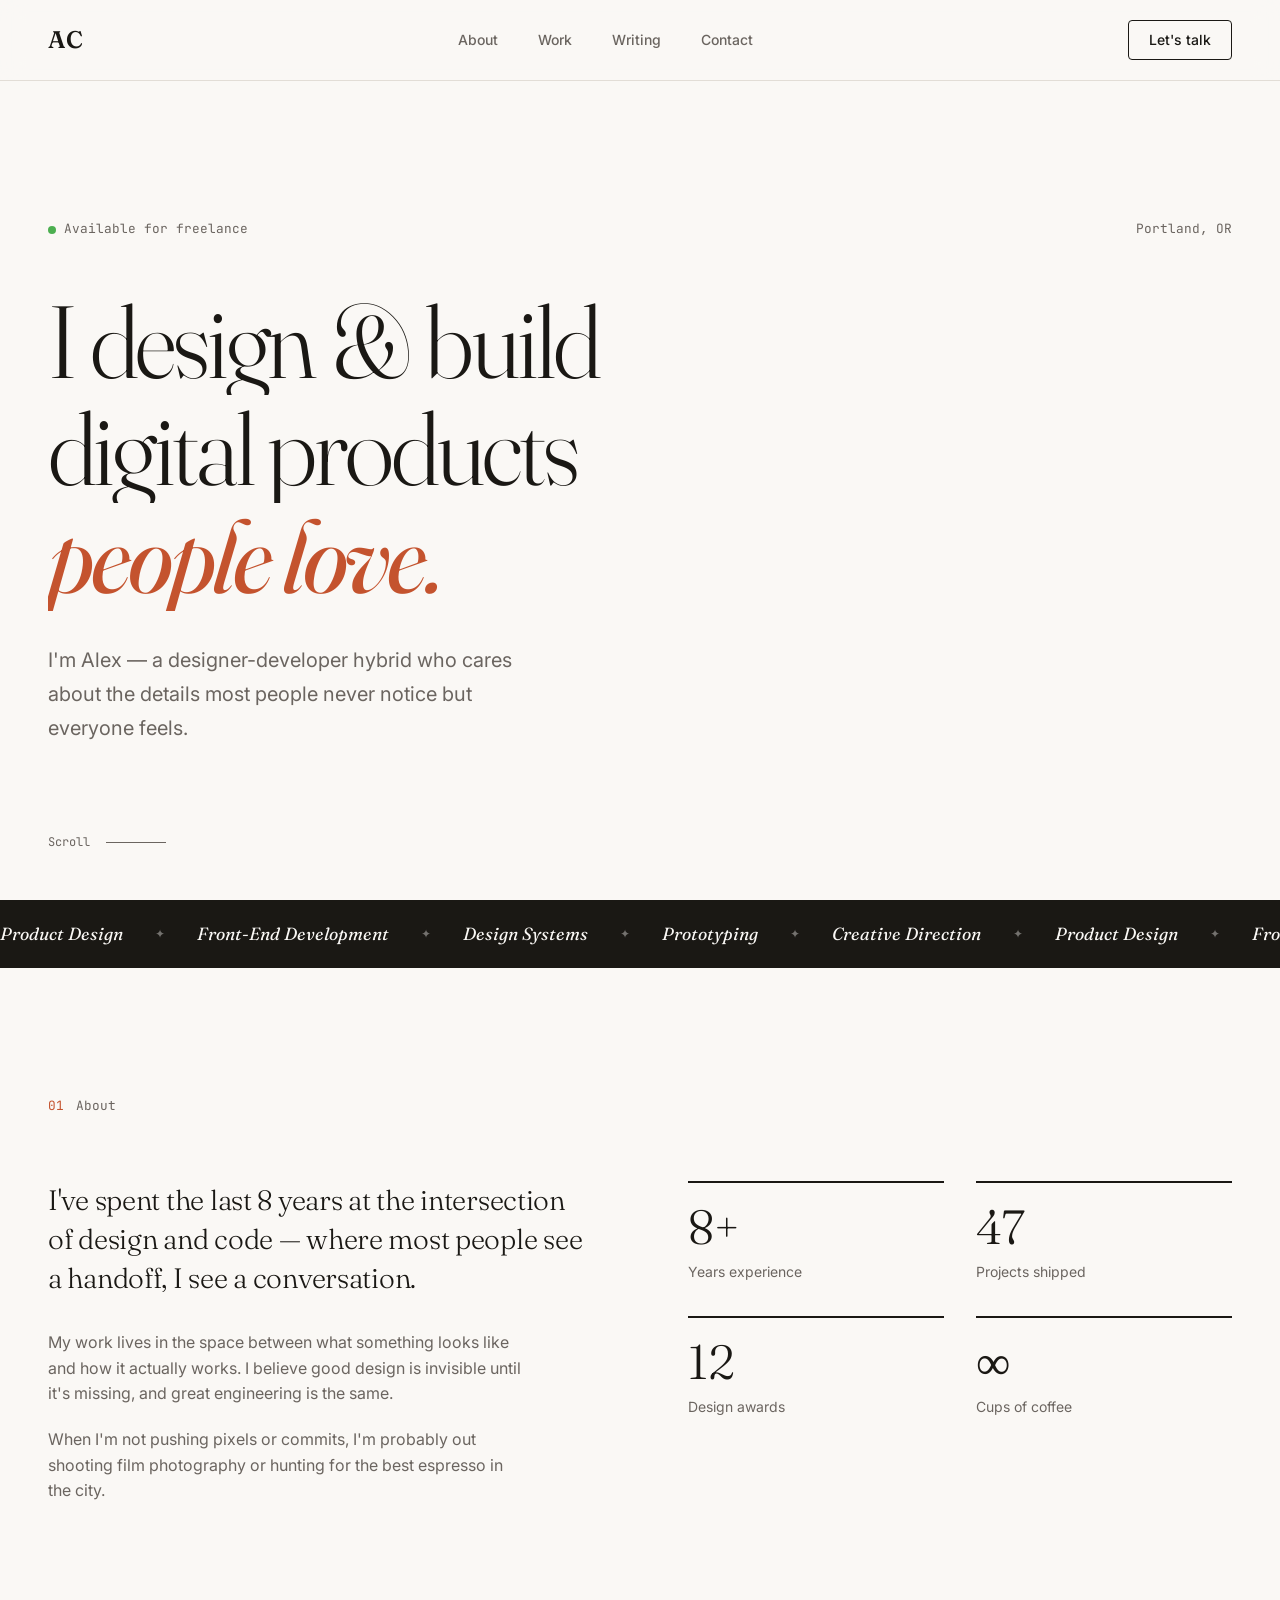
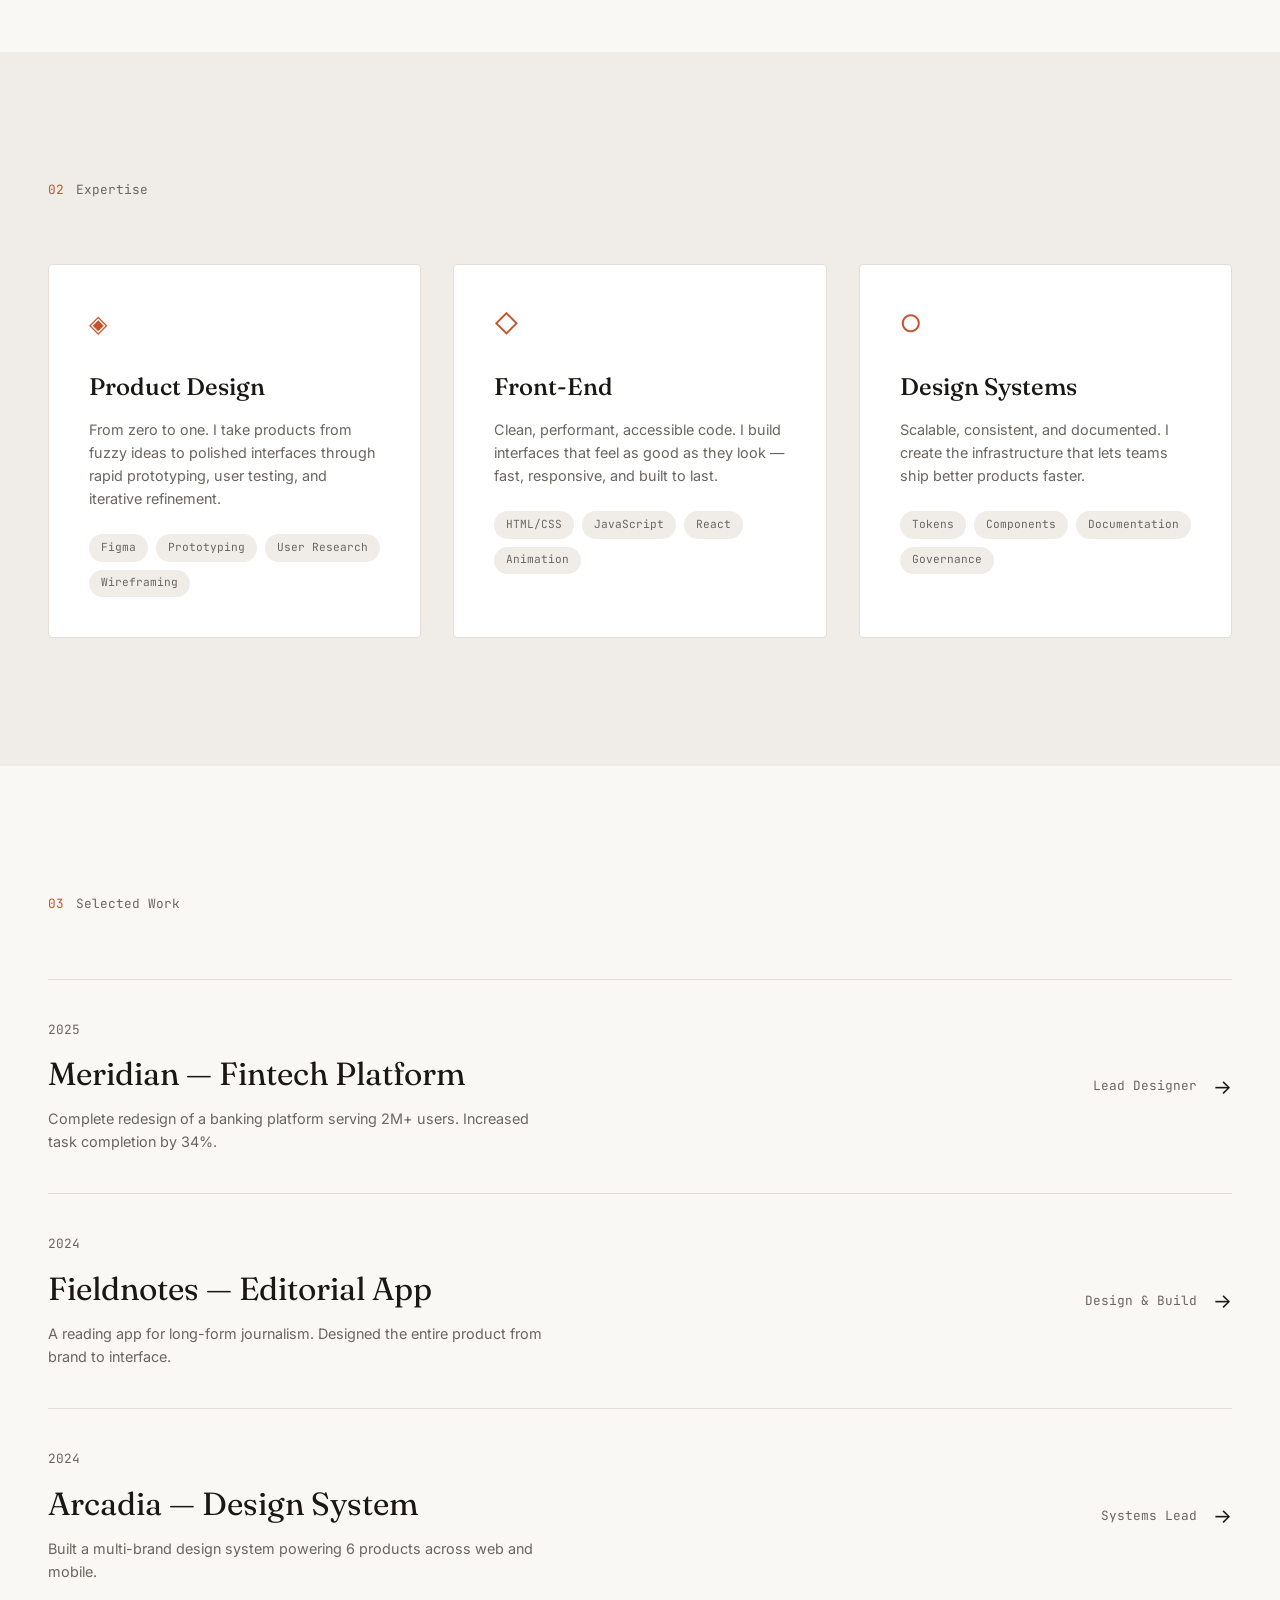
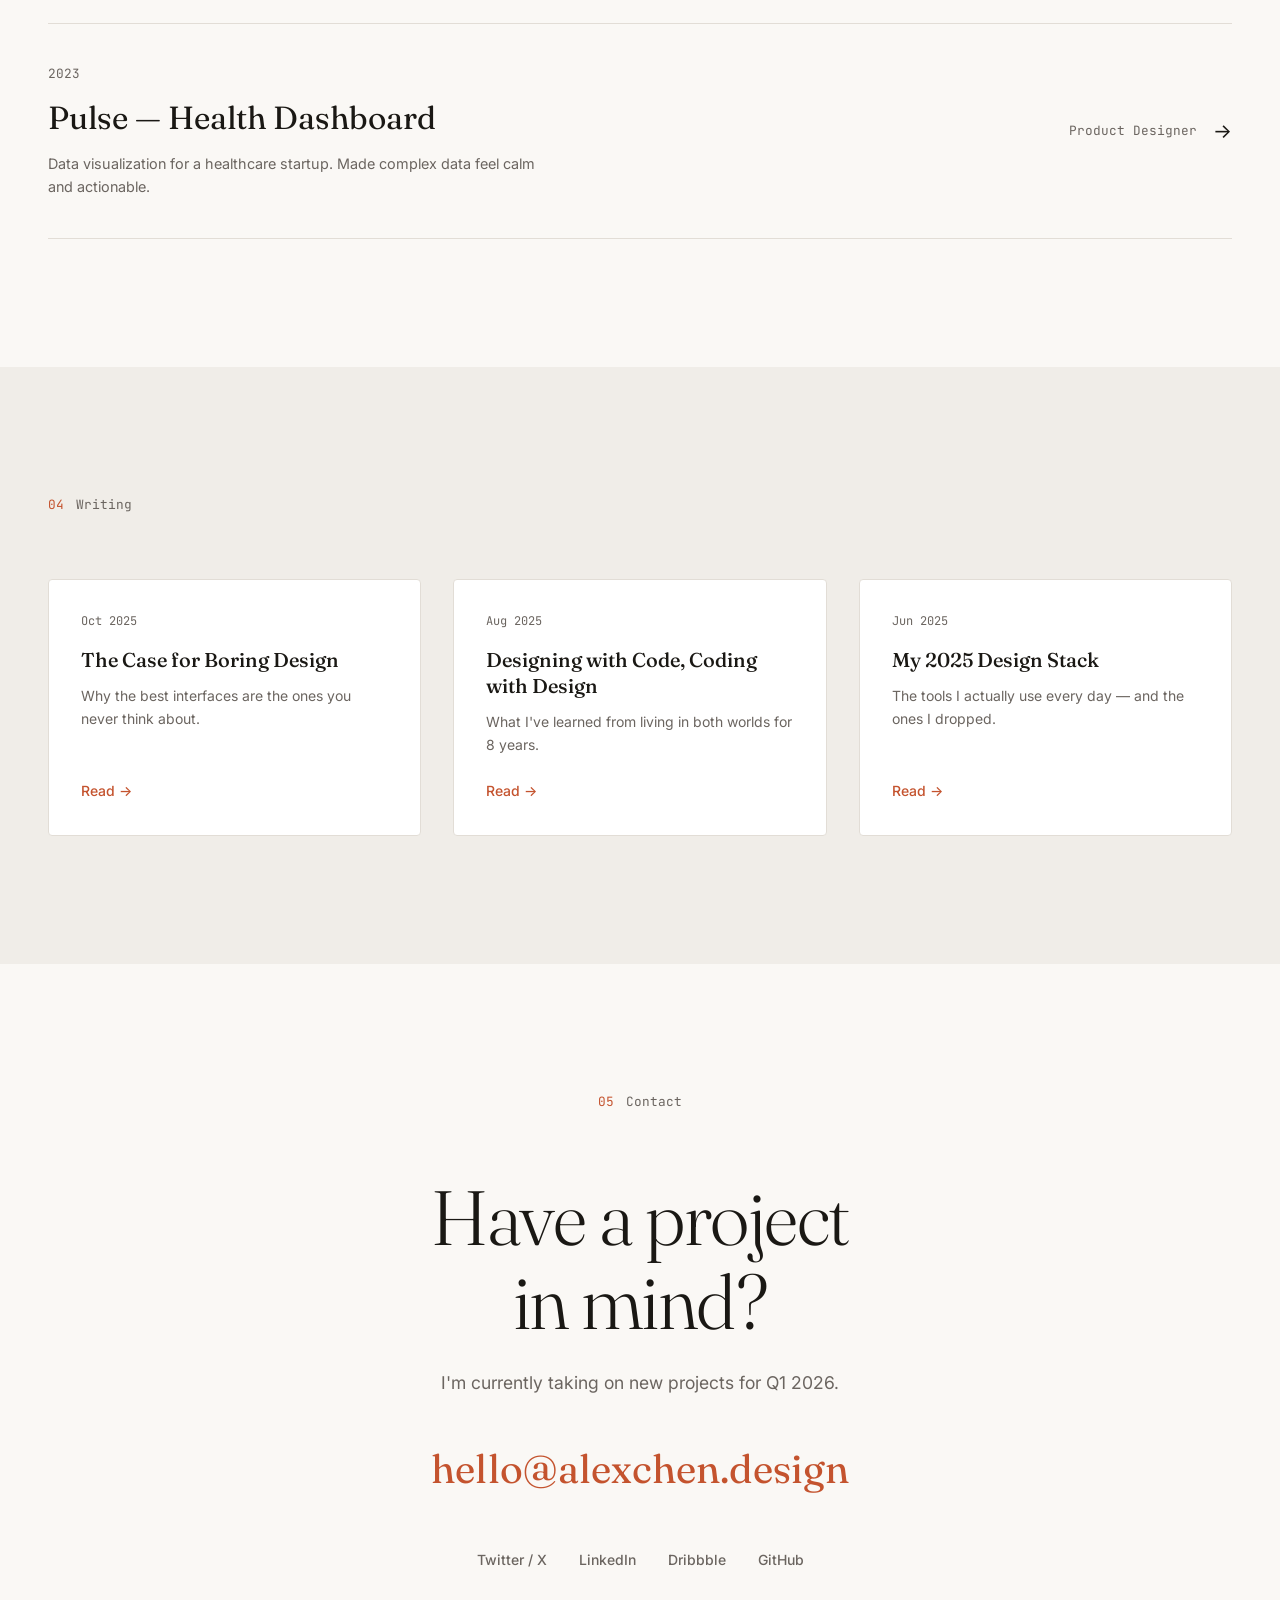
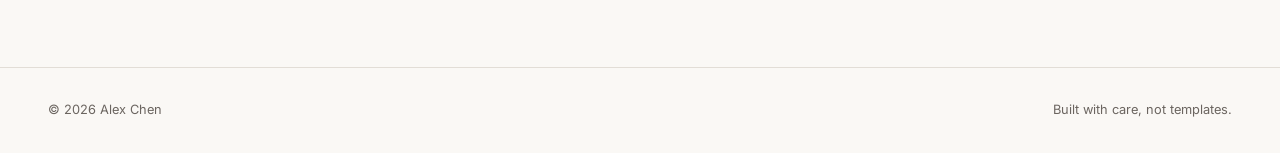
==== index.html @ f9dee4a9 "Initial commit: portfolio site" ====
<!DOCTYPE html>
<html lang="en">
<head>
  <meta charset="UTF-8">
  <meta name="viewport" content="width=device-width, initial-scale=1.0">
  <title>Alex Chen — Designer & Developer</title>
  <link rel="preconnect" href="https://fonts.googleapis.com">
  <link rel="preconnect" href="https://fonts.gstatic.com" crossorigin>
  <link href="https://fonts.googleapis.com/css2?family=Fraunces:ital,opsz,wght@0,9..144,300;0,9..144,400;0,9..144,500;0,9..144,600;1,9..144,300;1,9..144,400&family=Inter:wght@300;400;500;600&family=JetBrains+Mono:wght@400;500&display=swap" rel="stylesheet">
  <link rel="stylesheet" href="styles.css">
</head>
<body>

  <!-- Navigation -->
  <nav class="nav" id="nav">
    <a href="#" class="nav-logo">AC</a>
    <div class="nav-links">
      <a href="#about" class="nav-link">About</a>
      <a href="#work" class="nav-link">Work</a>
      <a href="#writing" class="nav-link">Writing</a>
      <a href="#contact" class="nav-link">Contact</a>
    </div>
    <a href="#contact" class="nav-cta">Let's talk</a>
  </nav>

  <!-- Hero -->
  <header class="hero">
    <div class="hero-meta">
      <span class="hero-status"><span class="status-dot"></span>Available for freelance</span>
      <span class="hero-location">Portland, OR</span>
    </div>
    <h1 class="hero-title">
      <span class="line">I design & build</span>
      <span class="line">digital products</span>
      <span class="line"><em>people love.</em></span>
    </h1>
    <p class="hero-sub">I'm Alex — a designer-developer hybrid who cares about the details most people never notice but everyone feels.</p>
    <div class="hero-scroll">
      <span>Scroll</span>
      <div class="scroll-line"></div>
    </div>
  </header>

  <!-- Marquee -->
  <div class="marquee" aria-hidden="true">
    <div class="marquee-track">
      <span>Product Design</span><span class="sep">✦</span>
      <span>Front-End Development</span><span class="sep">✦</span>
      <span>Design Systems</span><span class="sep">✦</span>
      <span>Prototyping</span><span class="sep">✦</span>
      <span>Creative Direction</span><span class="sep">✦</span>
      <span>Product Design</span><span class="sep">✦</span>
      <span>Front-End Development</span><span class="sep">✦</span>
      <span>Design Systems</span><span class="sep">✦</span>
      <span>Prototyping</span><span class="sep">✦</span>
      <span>Creative Direction</span><span class="sep">✦</span>
    </div>
  </div>

  <!-- About -->
  <section class="section" id="about">
    <div class="section-label"><span class="label-num">01</span> About</div>
    <div class="about-grid">
      <div class="about-text">
        <p class="about-lead">I've spent the last 8 years at the intersection of design and code — where most people see a handoff, I see a conversation.</p>
        <p>My work lives in the space between what something looks like and how it actually works. I believe good design is invisible until it's missing, and great engineering is the same.</p>
        <p>When I'm not pushing pixels or commits, I'm probably out shooting film photography or hunting for the best espresso in the city.</p>
      </div>
      <div class="about-facts">
        <div class="fact">
          <span class="fact-num">8+</span>
          <span class="fact-label">Years experience</span>
        </div>
        <div class="fact">
          <span class="fact-num">47</span>
          <span class="fact-label">Projects shipped</span>
        </div>
        <div class="fact">
          <span class="fact-num">12</span>
          <span class="fact-label">Design awards</span>
        </div>
        <div class="fact">
          <span class="fact-num">∞</span>
          <span class="fact-label">Cups of coffee</span>
        </div>
      </div>
    </div>
  </section>

  <!-- Skills -->
  <section class="section section-alt" id="skills">
    <div class="section-label"><span class="label-num">02</span> Expertise</div>
    <div class="skills-grid">
      <div class="skill-card">
        <div class="skill-icon">◈</div>
        <h3>Product Design</h3>
        <p>From zero to one. I take products from fuzzy ideas to polished interfaces through rapid prototyping, user testing, and iterative refinement.</p>
        <ul class="skill-tags">
          <li>Figma</li><li>Prototyping</li><li>User Research</li><li>Wireframing</li>
        </ul>
      </div>
      <div class="skill-card">
        <div class="skill-icon">◇</div>
        <h3>Front-End</h3>
        <p>Clean, performant, accessible code. I build interfaces that feel as good as they look — fast, responsive, and built to last.</p>
        <ul class="skill-tags">
          <li>HTML/CSS</li><li>JavaScript</li><li>React</li><li>Animation</li>
        </ul>
      </div>
      <div class="skill-card">
        <div class="skill-icon">○</div>
        <h3>Design Systems</h3>
        <p>Scalable, consistent, and documented. I create the infrastructure that lets teams ship better products faster.</p>
        <ul class="skill-tags">
          <li>Tokens</li><li>Components</li><li>Documentation</li><li>Governance</li>
        </ul>
      </div>
    </div>
  </section>

  <!-- Work -->
  <section class="section" id="work">
    <div class="section-label"><span class="label-num">03</span> Selected Work</div>
    <div class="work-list">
      <a href="#" class="work-item">
        <div class="work-info">
          <span class="work-year">2025</span>
          <h3 class="work-title">Meridian — Fintech Platform</h3>
          <p class="work-desc">Complete redesign of a banking platform serving 2M+ users. Increased task completion by 34%.</p>
        </div>
        <div class="work-meta">
          <span class="work-role">Lead Designer</span>
          <span class="work-arrow">→</span>
        </div>
      </a>
      <a href="#" class="work-item">
        <div class="work-info">
          <span class="work-year">2024</span>
          <h3 class="work-title">Fieldnotes — Editorial App</h3>
          <p class="work-desc">A reading app for long-form journalism. Designed the entire product from brand to interface.</p>
        </div>
        <div class="work-meta">
          <span class="work-role">Design & Build</span>
          <span class="work-arrow">→</span>
        </div>
      </a>
      <a href="#" class="work-item">
        <div class="work-info">
          <span class="work-year">2024</span>
          <h3 class="work-title">Arcadia — Design System</h3>
          <p class="work-desc">Built a multi-brand design system powering 6 products across web and mobile.</p>
        </div>
        <div class="work-meta">
          <span class="work-role">Systems Lead</span>
          <span class="work-arrow">→</span>
        </div>
      </a>
      <a href="#" class="work-item">
        <div class="work-info">
          <span class="work-year">2023</span>
          <h3 class="work-title">Pulse — Health Dashboard</h3>
          <p class="work-desc">Data visualization for a healthcare startup. Made complex data feel calm and actionable.</p>
        </div>
        <div class="work-meta">
          <span class="work-role">Product Designer</span>
          <span class="work-arrow">→</span>
        </div>
      </a>
    </div>
  </section>

  <!-- Writing -->
  <section class="section section-alt" id="writing">
    <div class="section-label"><span class="label-num">04</span> Writing</div>
    <div class="writing-grid">
      <a href="#" class="writing-card">
        <span class="writing-date">Oct 2025</span>
        <h3>The Case for Boring Design</h3>
        <p>Why the best interfaces are the ones you never think about.</p>
        <span class="writing-read">Read →</span>
      </a>
      <a href="#" class="writing-card">
        <span class="writing-date">Aug 2025</span>
        <h3>Designing with Code, Coding with Design</h3>
        <p>What I've learned from living in both worlds for 8 years.</p>
        <span class="writing-read">Read →</span>
      </a>
      <a href="#" class="writing-card">
        <span class="writing-date">Jun 2025</span>
        <h3>My 2025 Design Stack</h3>
        <p>The tools I actually use every day — and the ones I dropped.</p>
        <span class="writing-read">Read →</span>
      </a>
    </div>
  </section>

  <!-- Contact -->
  <section class="section contact" id="contact">
    <div class="section-label"><span class="label-num">05</span> Contact</div>
    <h2 class="contact-title">Have a project<br>in mind?</h2>
    <p class="contact-sub">I'm currently taking on new projects for Q1 2026.</p>
    <a href="mailto:hello@alexchen.design" class="contact-email">hello@alexchen.design</a>
    <div class="contact-socials">
      <a href="#" class="social-link">Twitter / X</a>
      <a href="#" class="social-link">LinkedIn</a>
      <a href="#" class="social-link">Dribbble</a>
      <a href="#" class="social-link">GitHub</a>
    </div>
  </section>

  <!-- Footer -->
  <footer class="footer">
    <span>© 2025 Alex Chen</span>
    <span>Built with care, not templates.</span>
  </footer>

  <script src="script.js"></script>
</body>
</html>
---- styles.css ----
/* ============================================
   Alex Chen — Personal Profile
   Editorial / Minimal / Warm
   ============================================ */

:root {
  --bg: #FAF8F5;
  --bg-alt: #F0EDE8;
  --ink: #1A1814;
  --ink-light: #6B6560;
  --accent: #C4532E;
  --accent-hover: #A8431F;
  --line: #E2DDD6;
  --white: #FFFFFF;
  --radius: 4px;
  --font-serif: 'Fraunces', Georgia, serif;
  --font-sans: 'Inter', -apple-system, sans-serif;
  --font-mono: 'JetBrains Mono', monospace;
  --ease: cubic-bezier(0.25, 0.46, 0.45, 0.94);
}

*, *::before, *::after {
  margin: 0;
  padding: 0;
  box-sizing: border-box;
}

html {
  scroll-behavior: smooth;
  font-size: 16px;
}

body {
  font-family: var(--font-sans);
  background: var(--bg);
  color: var(--ink);
  line-height: 1.6;
  -webkit-font-smoothing: antialiased;
  overflow-x: hidden;
}

::selection {
  background: var(--accent);
  color: var(--white);
}

a {
  color: inherit;
  text-decoration: none;
}

/* ---------- Navigation ---------- */
.nav {
  position: fixed;
  top: 0;
  left: 0;
  right: 0;
  z-index: 100;
  display: flex;
  align-items: center;
  justify-content: space-between;
  padding: 1.25rem 3rem;
  background: rgba(250, 248, 245, 0.85);
  backdrop-filter: blur(12px);
  -webkit-backdrop-filter: blur(12px);
  border-bottom: 1px solid var(--line);
  transition: transform 0.4s var(--ease);
}

.nav.hidden {
  transform: translateY(-100%);
}

.nav-logo {
  font-family: var(--font-serif);
  font-size: 1.5rem;
  font-weight: 600;
  letter-spacing: -0.02em;
}

.nav-links {
  display: flex;
  gap: 2.5rem;
}

.nav-link {
  font-size: 0.875rem;
  font-weight: 500;
  color: var(--ink-light);
  transition: color 0.2s;
  position: relative;
}

.nav-link::after {
  content: '';
  position: absolute;
  bottom: -2px;
  left: 0;
  width: 0;
  height: 1px;
  background: var(--accent);
  transition: width 0.3s var(--ease);
}

.nav-link:hover {
  color: var(--ink);
}

.nav-link:hover::after {
  width: 100%;
}

.nav-cta {
  font-size: 0.875rem;
  font-weight: 500;
  padding: 0.5rem 1.25rem;
  border: 1px solid var(--ink);
  border-radius: var(--radius);
  transition: all 0.25s var(--ease);
}

.nav-cta:hover {
  background: var(--ink);
  color: var(--bg);
}

/* ---------- Hero ---------- */
.hero {
  min-height: 100vh;
  display: flex;
  flex-direction: column;
  justify-content: center;
  padding: 8rem 3rem 4rem;
  position: relative;
}

.hero-meta {
  display: flex;
  justify-content: space-between;
  align-items: center;
  margin-bottom: 3rem;
  font-family: var(--font-mono);
  font-size: 0.8rem;
  color: var(--ink-light);
}

.hero-status {
  display: flex;
  align-items: center;
  gap: 0.5rem;
}

.status-dot {
  width: 8px;
  height: 8px;
  background: #4CAF50;
  border-radius: 50%;
  animation: pulse 2s infinite;
}

@keyframes pulse {
  0%, 100% { opacity: 1; }
  50% { opacity: 0.4; }
}

.hero-title {
  font-family: var(--font-serif);
  font-size: clamp(3rem, 8vw, 7rem);
  font-weight: 300;
  line-height: 1.05;
  letter-spacing: -0.03em;
  margin-bottom: 2rem;
}

.hero-title .line {
  display: block;
  overflow: hidden;
}

.hero-title .line span,
.hero-title .line {
  animation: revealUp 0.8s var(--ease) both;
}

.hero-title .line:nth-child(1) { animation-delay: 0.1s; }
.hero-title .line:nth-child(2) { animation-delay: 0.2s; }
.hero-title .line:nth-child(3) { animation-delay: 0.3s; }

.hero-title em {
  font-style: italic;
  font-weight: 400;
  color: var(--accent);
}

@keyframes revealUp {
  from {
    opacity: 0;
    transform: translateY(100%);
  }
  to {
    opacity: 1;
    transform: translateY(0);
  }
}

.hero-sub {
  font-size: 1.25rem;
  color: var(--ink-light);
  max-width: 480px;
  line-height: 1.7;
  animation: fadeIn 0.8s var(--ease) 0.5s both;
}

@keyframes fadeIn {
  from { opacity: 0; transform: translateY(20px); }
  to { opacity: 1; transform: translateY(0); }
}

.hero-scroll {
  position: absolute;
  bottom: 3rem;
  left: 3rem;
  display: flex;
  align-items: center;
  gap: 1rem;
  font-family: var(--font-mono);
  font-size: 0.75rem;
  color: var(--ink-light);
  animation: fadeIn 0.8s var(--ease) 0.8s both;
}

.scroll-line {
  width: 60px;
  height: 1px;
  background: var(--ink-light);
  position: relative;
  overflow: hidden;
}

.scroll-line::after {
  content: '';
  position: absolute;
  top: 0;
  left: -100%;
  width: 100%;
  height: 100%;
  background: var(--accent);
  animation: scrollLine 2s var(--ease) infinite;
}

@keyframes scrollLine {
  0% { left: -100%; }
  100% { left: 100%; }
}

/* ---------- Marquee ---------- */
.marquee {
  background: var(--ink);
  color: var(--bg);
  padding: 1.25rem 0;
  overflow: hidden;
  white-space: nowrap;
}

.marquee-track {
  display: inline-flex;
  align-items: center;
  gap: 2rem;
  animation: marquee 30s linear infinite;
  font-family: var(--font-serif);
  font-size: 1.1rem;
  font-style: italic;
}

.marquee-track .sep {
  font-size: 0.75rem;
  opacity: 0.4;
  font-style: normal;
}

@keyframes marquee {
  from { transform: translateX(0); }
  to { transform: translateX(-50%); }
}

/* ---------- Sections ---------- */
.section {
  padding: 8rem 3rem;
  max-width: 1400px;
  margin: 0 auto;
}

.section-alt {
  max-width: none;
  background: var(--bg-alt);
}

.section-alt > * {
  max-width: 1400px;
  margin-left: auto;
  margin-right: auto;
}

.section-label {
  font-family: var(--font-mono);
  font-size: 0.8rem;
  color: var(--ink-light);
  margin-bottom: 4rem;
  display: flex;
  align-items: center;
  gap: 0.75rem;
}

.label-num {
  color: var(--accent);
}

/* ---------- About ---------- */
.about-grid {
  display: grid;
  grid-template-columns: 1fr 1fr;
  gap: 6rem;
  align-items: start;
}

.about-lead {
  font-family: var(--font-serif);
  font-size: 1.75rem;
  font-weight: 300;
  line-height: 1.4;
  margin-bottom: 2rem;
  letter-spacing: -0.01em;
}

.about-text p:not(.about-lead) {
  color: var(--ink-light);
  margin-bottom: 1.25rem;
  max-width: 480px;
}

.about-facts {
  display: grid;
  grid-template-columns: 1fr 1fr;
  gap: 2rem;
}

.fact {
  border-top: 2px solid var(--ink);
  padding-top: 1.25rem;
}

.fact-num {
  font-family: var(--font-serif);
  font-size: 3rem;
  font-weight: 300;
  display: block;
  line-height: 1;
  margin-bottom: 0.5rem;
}

.fact-label {
  font-size: 0.875rem;
  color: var(--ink-light);
}

/* ---------- Skills ---------- */
.skills-grid {
  display: grid;
  grid-template-columns: repeat(3, 1fr);
  gap: 2rem;
}

.skill-card {
  background: var(--white);
  border: 1px solid var(--line);
  border-radius: var(--radius);
  padding: 2.5rem;
  transition: all 0.3s var(--ease);
}

.skill-card:hover {
  transform: translateY(-4px);
  box-shadow: 0 12px 40px rgba(0,0,0,0.06);
  border-color: var(--ink);
}

.skill-icon {
  font-size: 1.5rem;
  color: var(--accent);
  margin-bottom: 1.5rem;
}

.skill-card h3 {
  font-family: var(--font-serif);
  font-size: 1.5rem;
  font-weight: 500;
  margin-bottom: 0.75rem;
}

.skill-card p {
  font-size: 0.9rem;
  color: var(--ink-light);
  margin-bottom: 1.5rem;
  line-height: 1.6;
}

.skill-tags {
  list-style: none;
  display: flex;
  flex-wrap: wrap;
  gap: 0.5rem;
}

.skill-tags li {
  font-family: var(--font-mono);
  font-size: 0.7rem;
  padding: 0.3rem 0.75rem;
  background: var(--bg-alt);
  border-radius: 20px;
  color: var(--ink-light);
}

/* ---------- Work ---------- */
.work-list {
  border-top: 1px solid var(--line);
}

.work-item {
  display: flex;
  justify-content: space-between;
  align-items: center;
  padding: 2.5rem 0;
  border-bottom: 1px solid var(--line);
  transition: all 0.3s var(--ease);
  position: relative;
}

.work-item::before {
  content: '';
  position: absolute;
  left: 0;
  top: 0;
  width: 0;
  height: 100%;
  background: var(--bg-alt);
  transition: width 0.4s var(--ease);
  z-index: -1;
}

.work-item:hover::before {
  width: 100%;
}

.work-item:hover {
  padding-left: 1.5rem;
}

.work-year {
  font-family: var(--font-mono);
  font-size: 0.8rem;
  color: var(--ink-light);
  display: block;
  margin-bottom: 0.5rem;
}

.work-title {
  font-family: var(--font-serif);
  font-size: 2rem;
  font-weight: 400;
  margin-bottom: 0.5rem;
  transition: color 0.2s;
}

.work-item:hover .work-title {
  color: var(--accent);
}

.work-desc {
  font-size: 0.9rem;
  color: var(--ink-light);
  max-width: 500px;
}

.work-meta {
  display: flex;
  align-items: center;
  gap: 1rem;
  flex-shrink: 0;
}

.work-role {
  font-family: var(--font-mono);
  font-size: 0.8rem;
  color: var(--ink-light);
}

.work-arrow {
  font-size: 1.25rem;
  transition: transform 0.3s var(--ease);
}

.work-item:hover .work-arrow {
  transform: translateX(8px);
}

/* ---------- Writing ---------- */
.writing-grid {
  display: grid;
  grid-template-columns: repeat(3, 1fr);
  gap: 2rem;
}

.writing-card {
  background: var(--white);
  border: 1px solid var(--line);
  border-radius: var(--radius);
  padding: 2rem;
  display: flex;
  flex-direction: column;
  transition: all 0.3s var(--ease);
}

.writing-card:hover {
  transform: translateY(-4px);
  box-shadow: 0 12px 40px rgba(0,0,0,0.06);
}

.writing-date {
  font-family: var(--font-mono);
  font-size: 0.75rem;
  color: var(--ink-light);
  margin-bottom: 1rem;
}

.writing-card h3 {
  font-family: var(--font-serif);
  font-size: 1.25rem;
  font-weight: 500;
  line-height: 1.3;
  margin-bottom: 0.75rem;
}

.writing-card p {
  font-size: 0.875rem;
  color: var(--ink-light);
  margin-bottom: 1.5rem;
  flex: 1;
}

.writing-read {
  font-size: 0.875rem;
  font-weight: 500;
  color: var(--accent);
}

/* ---------- Contact ---------- */
.contact {
  text-align: center;
  padding-bottom: 6rem;
}

.contact .section-label {
  justify-content: center;
}

.contact-title {
  font-family: var(--font-serif);
  font-size: clamp(2.5rem, 6vw, 5rem);
  font-weight: 300;
  line-height: 1.1;
  letter-spacing: -0.02em;
  margin-bottom: 1.5rem;
}

.contact-sub {
  font-size: 1.1rem;
  color: var(--ink-light);
  margin-bottom: 2.5rem;
}

.contact-email {
  font-family: var(--font-serif);
  font-size: clamp(1.5rem, 4vw, 2.5rem);
  font-weight: 400;
  color: var(--accent);
  display: inline-block;
  margin-bottom: 3rem;
  position: relative;
  transition: color 0.2s;
}

.contact-email::after {
  content: '';
  position: absolute;
  bottom: -4px;
  left: 0;
  width: 100%;
  height: 2px;
  background: var(--accent);
  transform: scaleX(0);
  transform-origin: right;
  transition: transform 0.4s var(--ease);
}

.contact-email:hover::after {
  transform: scaleX(1);
  transform-origin: left;
}

.contact-socials {
  display: flex;
  justify-content: center;
  gap: 2rem;
}

.social-link {
  font-size: 0.875rem;
  font-weight: 500;
  color: var(--ink-light);
  transition: color 0.2s;
}

.social-link:hover {
  color: var(--accent);
}

/* ---------- Footer ---------- */
.footer {
  display: flex;
  justify-content: space-between;
  align-items: center;
  padding: 2rem 3rem;
  border-top: 1px solid var(--line);
  font-size: 0.8rem;
  color: var(--ink-light);
}

/* ---------- Scroll Reveal ---------- */
.reveal {
  opacity: 0;
  transform: translateY(40px);
  transition: all 0.8s var(--ease);
}

.reveal.visible {
  opacity: 1;
  transform: translateY(0);
}

.reveal-delay-1 { transition-delay: 0.1s; }
.reveal-delay-2 { transition-delay: 0.2s; }
.reveal-delay-3 { transition-delay: 0.3s; }

/* ---------- Responsive ---------- */
@media (max-width: 1024px) {
  .skills-grid,
  .writing-grid {
    grid-template-columns: 1fr 1fr;
  }

  .about-grid {
    gap: 3rem;
  }
}

@media (max-width: 768px) {
  .nav {
    padding: 1rem 1.5rem;
  }

  .nav-links {
    display: none;
  }

  .hero {
    padding: 6rem 1.5rem 3rem;
  }

  .hero-scroll {
    left: 1.5rem;
  }

  .section {
    padding: 5rem 1.5rem;
  }

  .about-grid {
    grid-template-columns: 1fr;
    gap: 3rem;
  }

  .skills-grid,
  .writing-grid {
    grid-template-columns: 1fr;
  }

  .work-item {
    flex-direction: column;
    align-items: flex-start;
    gap: 1rem;
  }

  .work-item:hover {
    padding-left: 1rem;
  }

  .footer {
    flex-direction: column;
    gap: 0.5rem;
    text-align: center;
  }
}
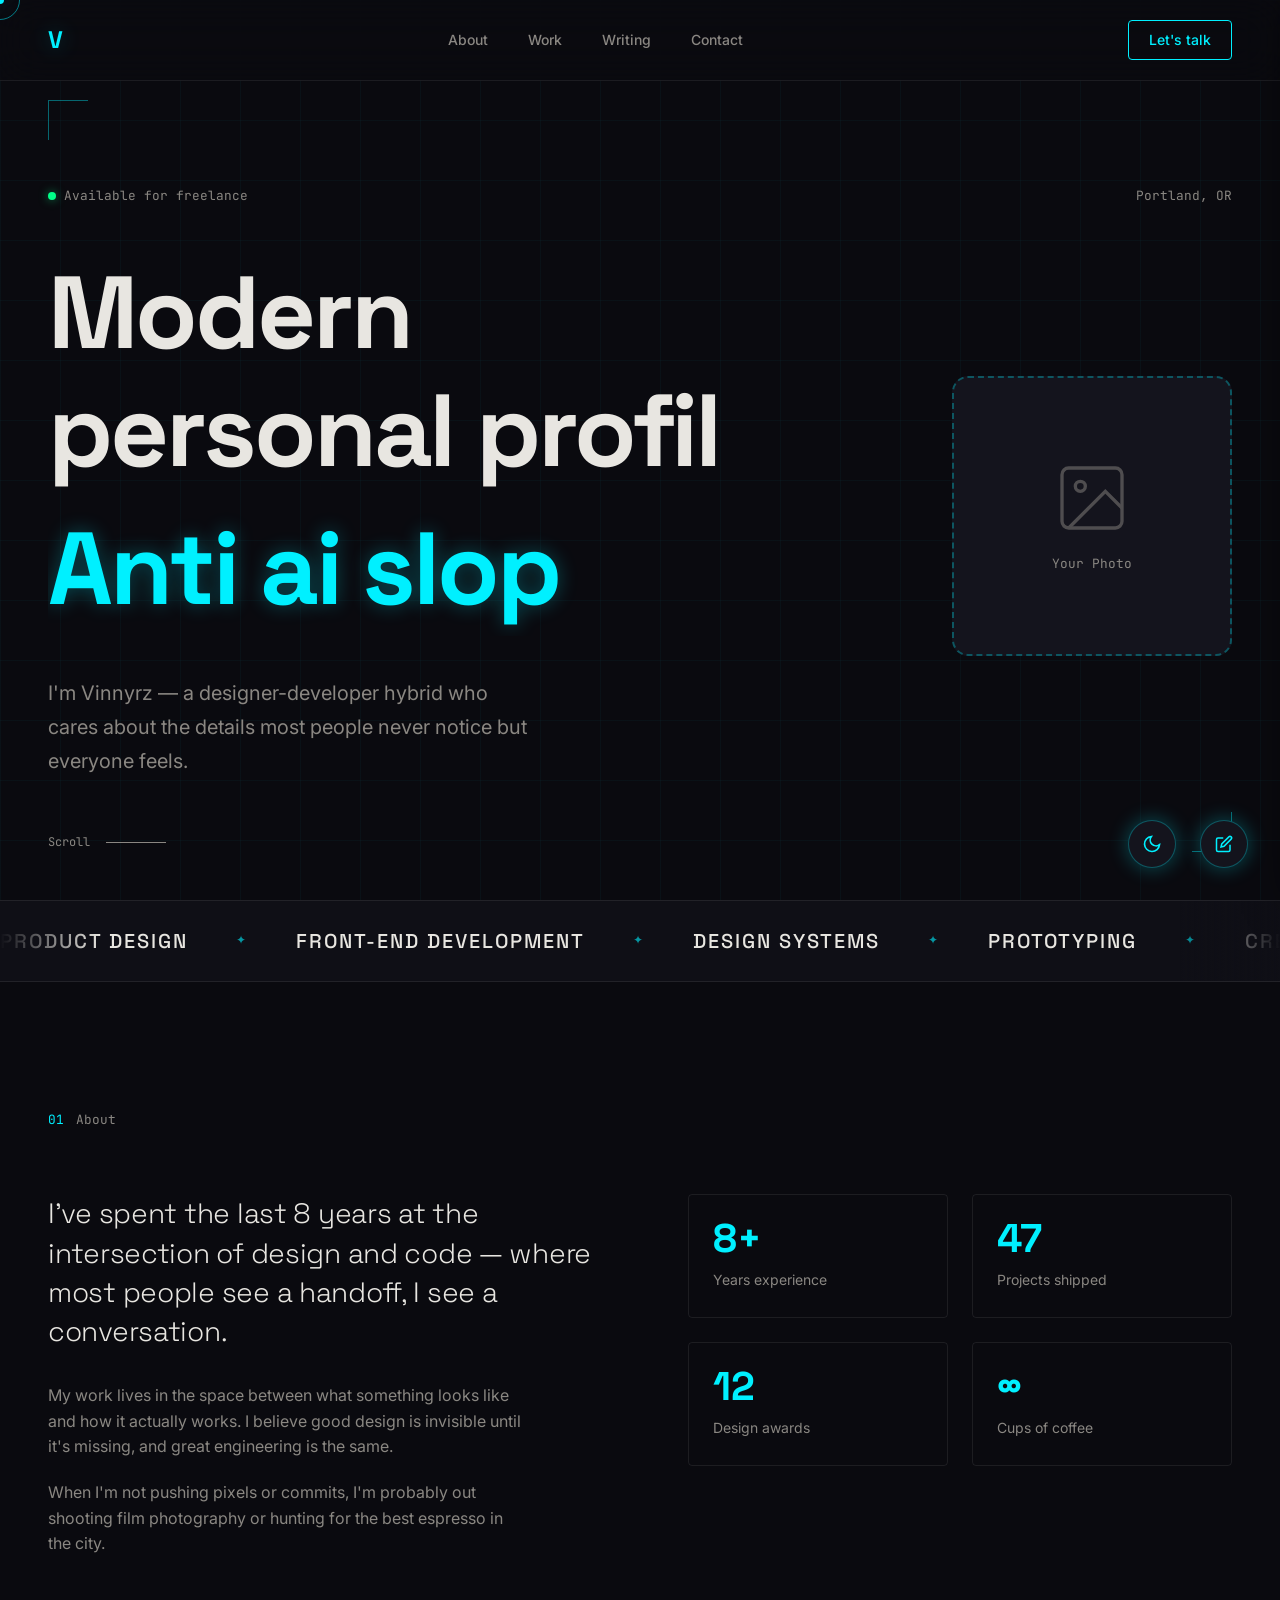
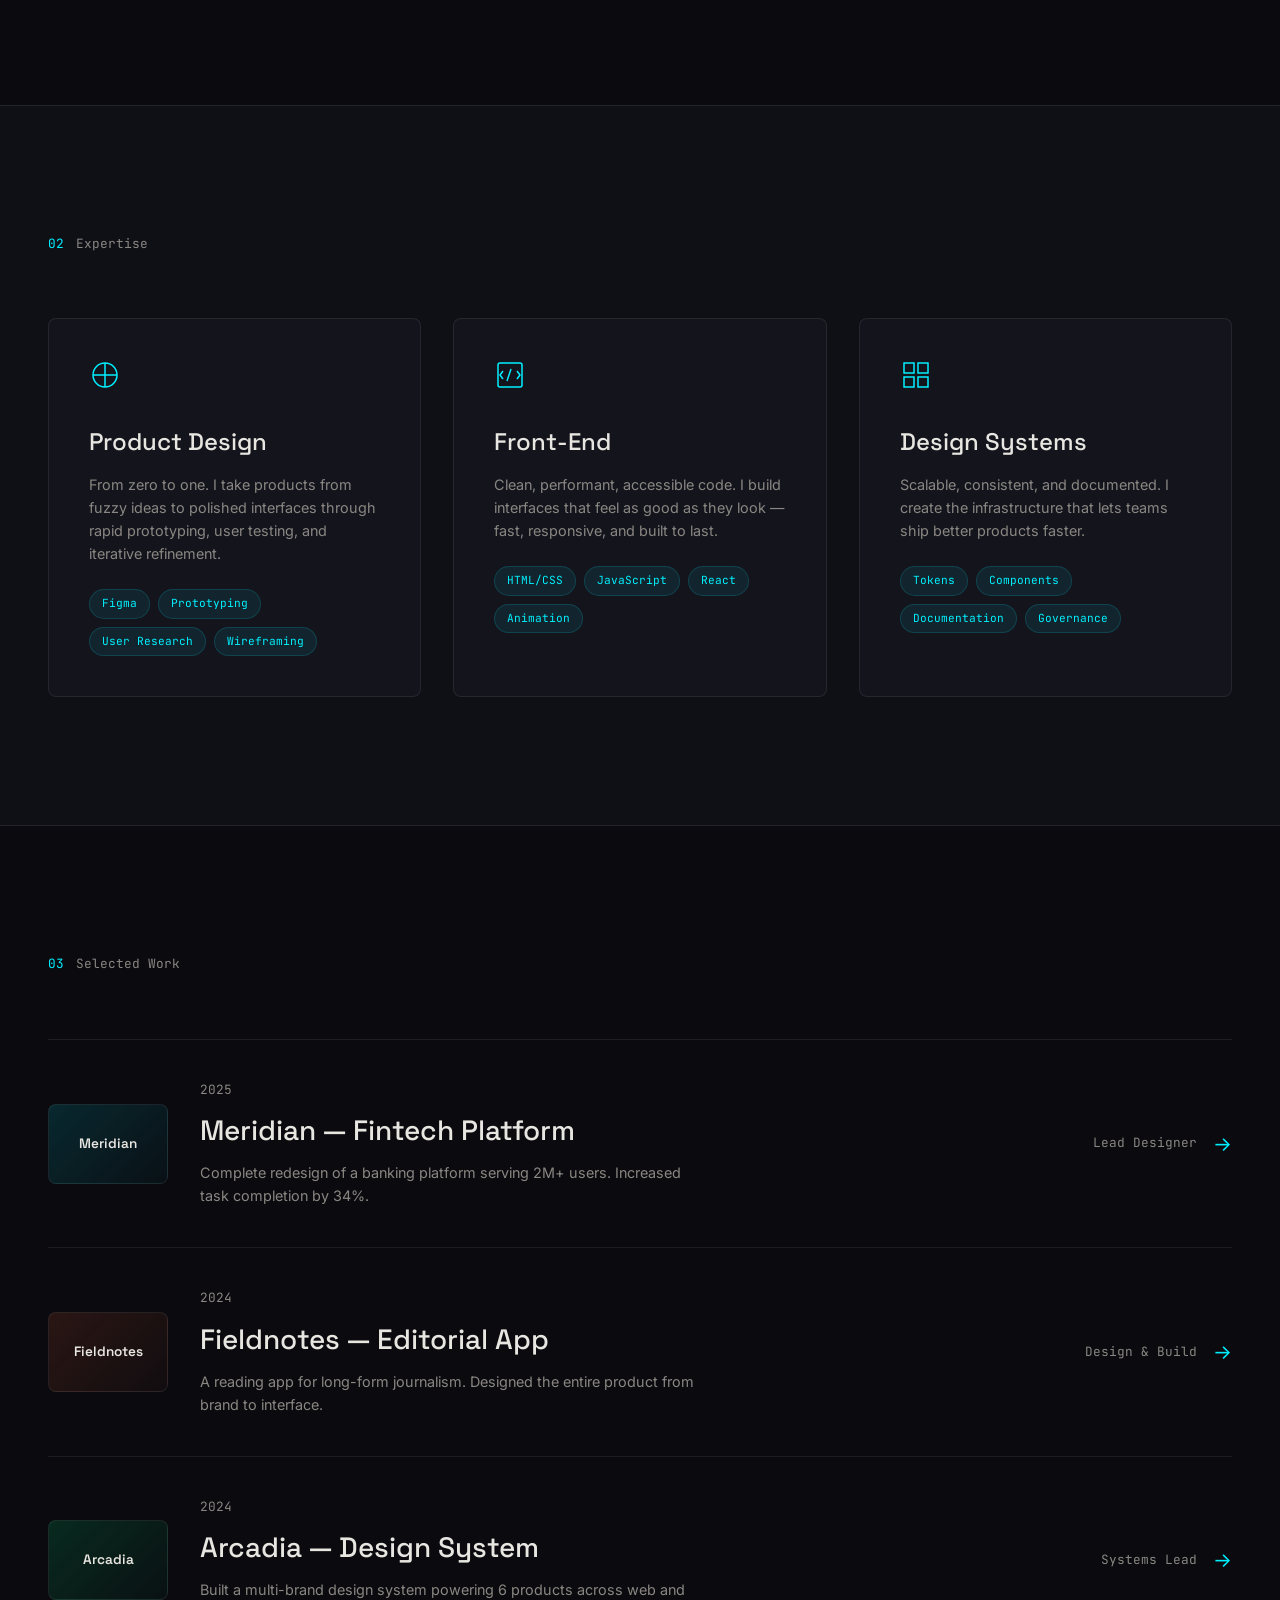
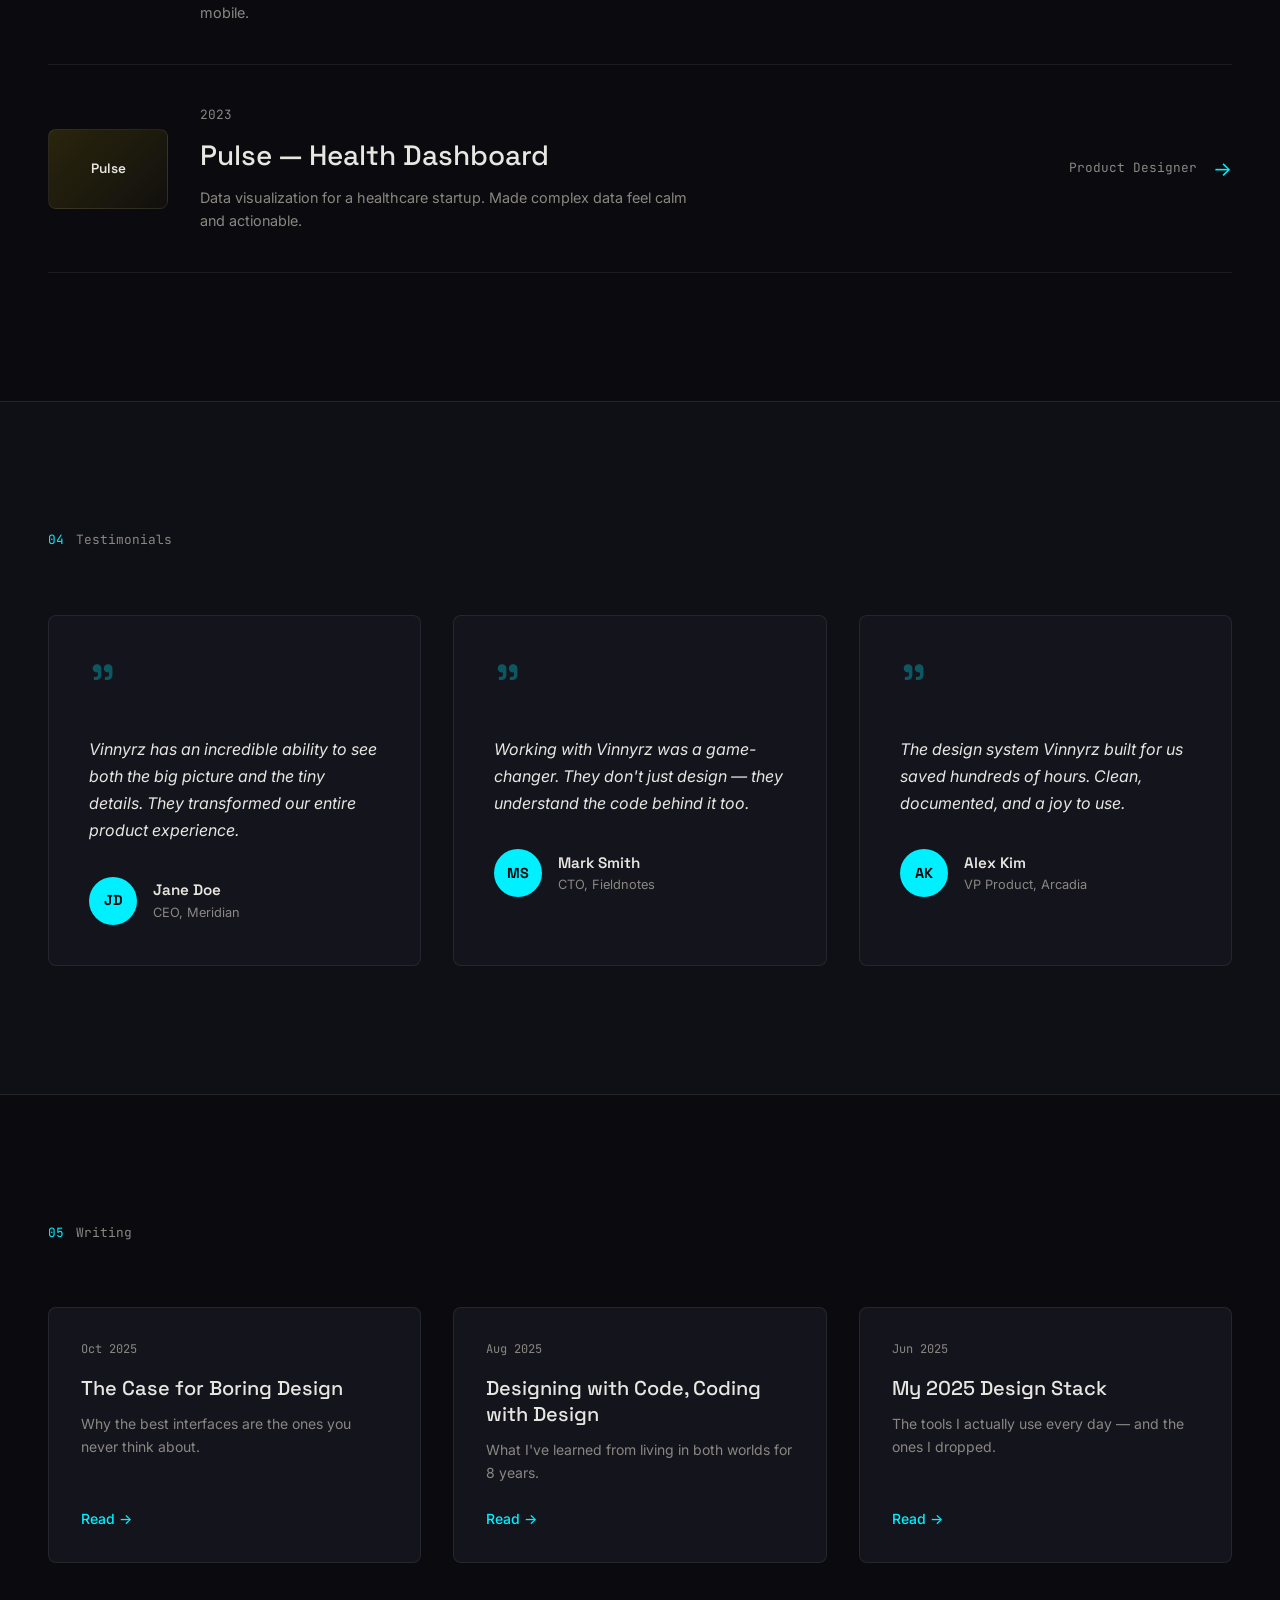
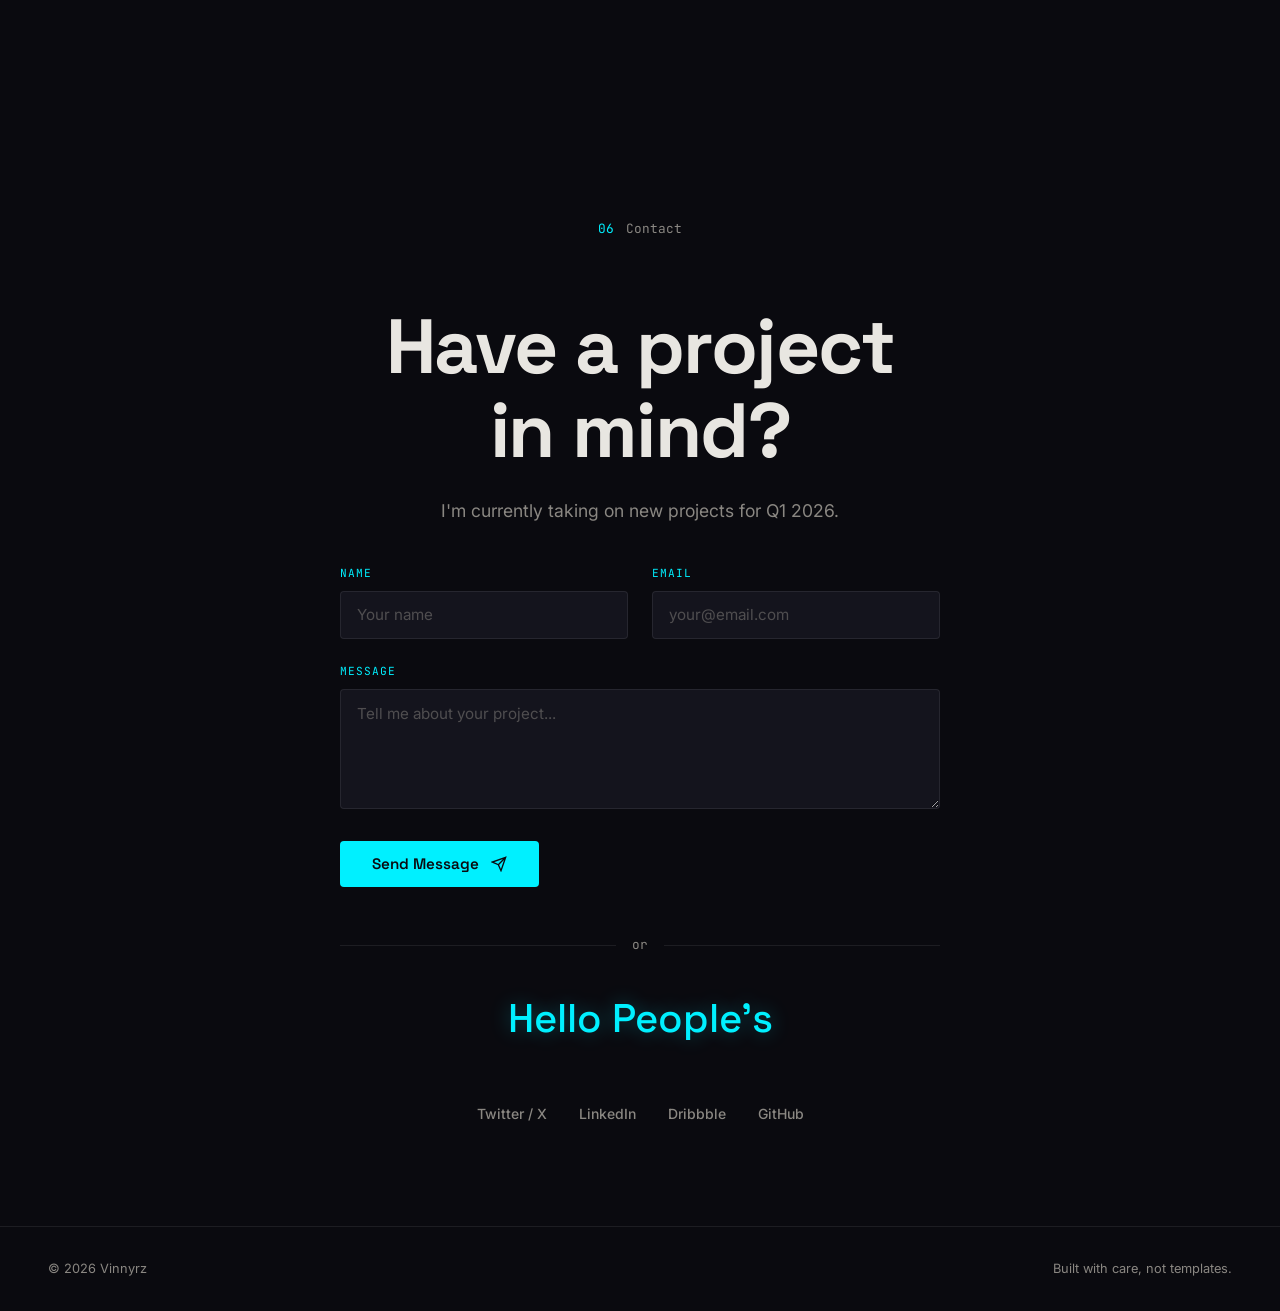
==== commit 2a910349: "Redesign personal profile site and add deployment/SEO files - Rebrand to Vinnyrz with new futuristic" ====
--- a/index.html
+++ b/index.html
@@ -3,47 +3,161 @@
 <head>
   <meta charset="UTF-8">
   <meta name="viewport" content="width=device-width, initial-scale=1.0">
-  <title>Alex Chen — Designer & Developer</title>
+  <title>Vinnyrz — Designer & Developer</title>
+
+  <!-- SEO Meta Tags -->
+  <meta name="description" content="Vinnyrz — Designer & Developer crafting digital products people love. Specializing in product design, front-end development, and design systems.">
+  <meta name="keywords" content="designer, developer, product design, front-end, design systems, portfolio">
+  <meta name="author" content="Vinnyrz">
+  <meta name="robots" content="index, follow">
+
+  <!-- Open Graph -->
+  <meta property="og:title" content="Vinnyrz — Designer & Developer">
+  <meta property="og:description" content="Crafting digital products people love. Product design, front-end development, and design systems.">
+  <meta property="og:type" content="website">
+  <meta property="og:url" content="https://vinnyrz.com">
+  <meta property="og:image" content="https://vinnyrz.com/og-image.png">
+
+  <!-- Twitter Card -->
+  <meta name="twitter:card" content="summary_large_image">
+  <meta name="twitter:title" content="Vinnyrz — Designer & Developer">
+  <meta name="twitter:description" content="Crafting digital products people love. Product design, front-end development, and design systems.">
+  <meta name="twitter:image" content="https://vinnyrz.com/og-image.png">
+
+  <!-- Favicon -->
+  <link rel="icon" type="image/svg+xml" href="data:image/svg+xml,<svg xmlns='http://www.w3.org/2000/svg' viewBox='0 0 100 100'><rect width='100' height='100' rx='20' fill='%230A0A0F'/><text x='50' y='68' font-size='50' font-family='sans-serif' font-weight='bold' fill='%2300F0FF' text-anchor='middle'>V</text></svg>">
+
+  <!-- Fonts -->
   <link rel="preconnect" href="https://fonts.googleapis.com">
   <link rel="preconnect" href="https://fonts.gstatic.com" crossorigin>
-  <link href="https://fonts.googleapis.com/css2?family=Fraunces:ital,opsz,wght@0,9..144,300;0,9..144,400;0,9..144,500;0,9..144,600;1,9..144,300;1,9..144,400&family=Inter:wght@300;400;500;600&family=JetBrains+Mono:wght@400;500&display=swap" rel="stylesheet">
+  <link href="https://fonts.googleapis.com/css2?family=Space+Grotesk:wght@300;400;500;600;700&family=Inter:wght@300;400;500;600&family=JetBrains+Mono:wght@400;500&display=swap" rel="stylesheet">
+
+  <!-- Analytics (uncomment and add your domain) -->
+  <!-- <script defer data-domain="vinnyrz.com" src="https://plausible.io/js/script.js"></script> -->
+
   <link rel="stylesheet" href="styles.css">
 </head>
 <body>
 
+  <!-- Scroll Progress -->
+  <div class="scroll-progress" id="scrollProgress"></div>
+
+  <!-- Custom Cursor -->
+  <div class="cursor-dot" id="cursorDot"></div>
+  <div class="cursor-ring" id="cursorRing"></div>
+
+  <!-- Theme Toggle -->
+  <button class="theme-toggle" id="themeToggle" title="Toggle Theme">
+    <svg class="icon-sun" width="20" height="20" viewBox="0 0 24 24" fill="none" stroke="currentColor" stroke-width="2">
+      <circle cx="12" cy="12" r="5"/>
+      <path d="M12 1v2M12 21v2M4.22 4.22l1.42 1.42M18.36 18.36l1.42 1.42M1 12h2M21 12h2M4.22 19.78l1.42-1.42M18.36 5.64l1.42-1.42"/>
+    </svg>
+    <svg class="icon-moon" width="20" height="20" viewBox="0 0 24 24" fill="none" stroke="currentColor" stroke-width="2">
+      <path d="M21 12.79A9 9 0 1 1 11.21 3 7 7 0 0 0 21 12.79z"/>
+    </svg>
+  </button>
+
+  <!-- Edit Toggle -->
+  <button class="edit-toggle" id="editToggle" title="Toggle Edit Mode">
+    <svg width="18" height="18" viewBox="0 0 24 24" fill="none" stroke="currentColor" stroke-width="2">
+      <path d="M11 4H4a2 2 0 0 0-2 2v14a2 2 0 0 0 2 2h14a2 2 0 0 0 2-2v-7"/>
+      <path d="M18.5 2.5a2.121 2.121 0 0 1 3 3L12 15l-4 1 1-4 9.5-9.5z"/>
+    </svg>
+  </button>
+
+  <!-- Edit Panel -->
+  <div class="edit-panel" id="editPanel">
+    <div class="edit-panel-header">
+      <h3>Edit Content</h3>
+      <button class="edit-close" id="editClose">&times;</button>
+    </div>
+    <div class="edit-panel-body">
+      <label>Nav Logo Text</label>
+      <input type="text" id="editLogo" maxlength="4" placeholder="V">
+
+      <label>Nav Links (comma separated)</label>
+      <input type="text" id="editLinks" placeholder="About, Work, Writing, Contact">
+
+      <label>Hero Title Line 1</label>
+      <input type="text" id="editHero1" placeholder="Modern personal profil">
+
+      <label>Hero Title Line 2 (accent)</label>
+      <input type="text" id="editHero3" placeholder="Anti ai slop">
+
+      <label>Hero Subtitle</label>
+      <textarea id="editHeroSub" rows="2" placeholder="I'm Vinnyrz — a designer-developer hybrid..."></textarea>
+
+      <label>Marquee Items (comma separated)</label>
+      <input type="text" id="editMarquee" placeholder="Product Design, Front-End, Systems">
+
+      <label>About Lead</label>
+      <textarea id="editAboutLead" rows="2" placeholder="I've spent the last 8 years..."></textarea>
+
+      <label>About Body</label>
+      <textarea id="editAboutBody" rows="3" placeholder="My work lives in the space between..."></textarea>
+
+      <label>Status Text</label>
+      <input type="text" id="editStatus" placeholder="Available for freelance">
+
+      <label>Location</label>
+      <input type="text" id="editLocation" placeholder="Portland, OR">
+
+      <label>Email</label>
+      <input type="text" id="editEmail" placeholder="Hello People's">
+
+      <button class="edit-reset" id="editReset">Reset to Default</button>
+    </div>
+  </div>
+
   <!-- Navigation -->
   <nav class="nav" id="nav">
-    <a href="#" class="nav-logo">AC</a>
-    <div class="nav-links">
+    <a href="#" class="nav-logo" id="navLogo" contenteditable="false">V</a>
+    <div class="nav-links" id="navLinks">
       <a href="#about" class="nav-link">About</a>
       <a href="#work" class="nav-link">Work</a>
       <a href="#writing" class="nav-link">Writing</a>
       <a href="#contact" class="nav-link">Contact</a>
     </div>
-    <a href="#contact" class="nav-cta">Let's talk</a>
+    <a href="#contact" class="nav-cta magnetic">Let's talk</a>
   </nav>
 
   <!-- Hero -->
   <header class="hero">
+    <div class="hero-grid-bg"></div>
     <div class="hero-meta">
-      <span class="hero-status"><span class="status-dot"></span>Available for freelance</span>
-      <span class="hero-location">Portland, OR</span>
-    </div>
-    <h1 class="hero-title">
-      <span class="line">I design & build</span>
-      <span class="line">digital products</span>
-      <span class="line"><em>people love.</em></span>
-    </h1>
-    <p class="hero-sub">I'm Alex — a designer-developer hybrid who cares about the details most people never notice but everyone feels.</p>
+      <span class="hero-status"><span class="status-dot"></span><span id="statusText">Available for freelance</span></span>
+      <span class="hero-location" id="locationText">Portland, OR</span>
+    </div>
+    <div class="hero-content">
+      <div class="hero-text">
+        <h1 class="hero-title" id="heroTitle">
+          <span class="line" id="heroLine1">Modern personal profil</span>
+          <span class="line"><em id="heroLine3">Anti ai slop</em></span>
+        </h1>
+        <p class="hero-sub" id="heroSub">I'm Vinnyrz — a designer-developer hybrid who cares about the details most people never notice but everyone feels.</p>
+      </div>
+      <div class="hero-photo">
+        <div class="photo-placeholder">
+          <svg width="80" height="80" viewBox="0 0 24 24" fill="none" stroke="currentColor" stroke-width="1">
+            <rect x="3" y="3" width="18" height="18" rx="2"/>
+            <circle cx="8.5" cy="8.5" r="1.5"/>
+            <path d="M21 15l-5-5L5 21"/>
+          </svg>
+          <span>Your Photo</span>
+        </div>
+      </div>
+    </div>
     <div class="hero-scroll">
       <span>Scroll</span>
       <div class="scroll-line"></div>
     </div>
+    <div class="hero-corner hero-corner-tl"></div>
+    <div class="hero-corner hero-corner-br"></div>
   </header>
 
   <!-- Marquee -->
   <div class="marquee" aria-hidden="true">
-    <div class="marquee-track">
+    <div class="marquee-track" id="marqueeTrack">
       <span>Product Design</span><span class="sep">✦</span>
       <span>Front-End Development</span><span class="sep">✦</span>
       <span>Design Systems</span><span class="sep">✦</span>
@@ -62,8 +176,8 @@
     <div class="section-label"><span class="label-num">01</span> About</div>
     <div class="about-grid">
       <div class="about-text">
-        <p class="about-lead">I've spent the last 8 years at the intersection of design and code — where most people see a handoff, I see a conversation.</p>
-        <p>My work lives in the space between what something looks like and how it actually works. I believe good design is invisible until it's missing, and great engineering is the same.</p>
+        <p class="about-lead" id="aboutLead">I've spent the last 8 years at the intersection of design and code — where most people see a handoff, I see a conversation.</p>
+        <p id="aboutBody">My work lives in the space between what something looks like and how it actually works. I believe good design is invisible until it's missing, and great engineering is the same.</p>
         <p>When I'm not pushing pixels or commits, I'm probably out shooting film photography or hunting for the best espresso in the city.</p>
       </div>
       <div class="about-facts">
@@ -92,7 +206,12 @@
     <div class="section-label"><span class="label-num">02</span> Expertise</div>
     <div class="skills-grid">
       <div class="skill-card">
-        <div class="skill-icon">◈</div>
+        <div class="skill-icon">
+          <svg width="32" height="32" viewBox="0 0 32 32" fill="none" stroke="currentColor" stroke-width="1.5">
+            <circle cx="16" cy="16" r="12"/>
+            <path d="M16 4v24M4 16h24"/>
+          </svg>
+        </div>
         <h3>Product Design</h3>
         <p>From zero to one. I take products from fuzzy ideas to polished interfaces through rapid prototyping, user testing, and iterative refinement.</p>
         <ul class="skill-tags">
@@ -100,7 +219,12 @@
         </ul>
       </div>
       <div class="skill-card">
-        <div class="skill-icon">◇</div>
+        <div class="skill-icon">
+          <svg width="32" height="32" viewBox="0 0 32 32" fill="none" stroke="currentColor" stroke-width="1.5">
+            <rect x="4" y="4" width="24" height="24" rx="2"/>
+            <path d="M9 12l-3 4 3 4M23 12l3 4-3 4M17 10l-4 12"/>
+          </svg>
+        </div>
         <h3>Front-End</h3>
         <p>Clean, performant, accessible code. I build interfaces that feel as good as they look — fast, responsive, and built to last.</p>
         <ul class="skill-tags">
@@ -108,7 +232,14 @@
         </ul>
       </div>
       <div class="skill-card">
-        <div class="skill-icon">○</div>
+        <div class="skill-icon">
+          <svg width="32" height="32" viewBox="0 0 32 32" fill="none" stroke="currentColor" stroke-width="1.5">
+            <rect x="4" y="4" width="10" height="10"/>
+            <rect x="18" y="4" width="10" height="10"/>
+            <rect x="4" y="18" width="10" height="10"/>
+            <rect x="18" y="18" width="10" height="10"/>
+          </svg>
+        </div>
         <h3>Design Systems</h3>
         <p>Scalable, consistent, and documented. I create the infrastructure that lets teams ship better products faster.</p>
         <ul class="skill-tags">
@@ -122,7 +253,12 @@
   <section class="section" id="work">
     <div class="section-label"><span class="label-num">03</span> Selected Work</div>
     <div class="work-list">
-      <a href="#" class="work-item">
+      <a href="https://www.behance.net/search/projects/meridian%20fintech" target="_blank" rel="noopener" class="work-item">
+        <div class="work-thumb">
+          <div class="thumb-placeholder" style="background: linear-gradient(135deg, #00F0FF22, #00F0FF08);">
+            <span>Meridian</span>
+          </div>
+        </div>
         <div class="work-info">
           <span class="work-year">2025</span>
           <h3 class="work-title">Meridian — Fintech Platform</h3>
@@ -133,7 +269,12 @@
           <span class="work-arrow">→</span>
         </div>
       </a>
-      <a href="#" class="work-item">
+      <a href="https://dribbble.com/search/fieldnotes%20editorial%20app" target="_blank" rel="noopener" class="work-item">
+        <div class="work-thumb">
+          <div class="thumb-placeholder" style="background: linear-gradient(135deg, #FF6B3522, #FF6B3508);">
+            <span>Fieldnotes</span>
+          </div>
+        </div>
         <div class="work-info">
           <span class="work-year">2024</span>
           <h3 class="work-title">Fieldnotes — Editorial App</h3>
@@ -144,7 +285,12 @@
           <span class="work-arrow">→</span>
         </div>
       </a>
-      <a href="#" class="work-item">
+      <a href="https://dribbble.com/search/arcadia%20design%20system" target="_blank" rel="noopener" class="work-item">
+        <div class="work-thumb">
+          <div class="thumb-placeholder" style="background: linear-gradient(135deg, #00FF8822, #00FF8808);">
+            <span>Arcadia</span>
+          </div>
+        </div>
         <div class="work-info">
           <span class="work-year">2024</span>
           <h3 class="work-title">Arcadia — Design System</h3>
@@ -155,7 +301,12 @@
           <span class="work-arrow">→</span>
         </div>
       </a>
-      <a href="#" class="work-item">
+      <a href="https://dribbble.com/search/pulse%20health%20dashboard" target="_blank" rel="noopener" class="work-item">
+        <div class="work-thumb">
+          <div class="thumb-placeholder" style="background: linear-gradient(135deg, #FFD70022, #FFD70008);">
+            <span>Pulse</span>
+          </div>
+        </div>
         <div class="work-info">
           <span class="work-year">2023</span>
           <h3 class="work-title">Pulse — Health Dashboard</h3>
@@ -169,23 +320,63 @@
     </div>
   </section>
 
+  <!-- Testimonials -->
+  <section class="section section-alt" id="testimonials">
+    <div class="section-label"><span class="label-num">04</span> Testimonials</div>
+    <div class="testimonials-grid">
+      <div class="testimonial-card">
+        <div class="testimonial-quote">"</div>
+        <p class="testimonial-text">Vinnyrz has an incredible ability to see both the big picture and the tiny details. They transformed our entire product experience.</p>
+        <div class="testimonial-author">
+          <div class="author-avatar">JD</div>
+          <div class="author-info">
+            <span class="author-name">Jane Doe</span>
+            <span class="author-role">CEO, Meridian</span>
+          </div>
+        </div>
+      </div>
+      <div class="testimonial-card">
+        <div class="testimonial-quote">"</div>
+        <p class="testimonial-text">Working with Vinnyrz was a game-changer. They don't just design — they understand the code behind it too.</p>
+        <div class="testimonial-author">
+          <div class="author-avatar">MS</div>
+          <div class="author-info">
+            <span class="author-name">Mark Smith</span>
+            <span class="author-role">CTO, Fieldnotes</span>
+          </div>
+        </div>
+      </div>
+      <div class="testimonial-card">
+        <div class="testimonial-quote">"</div>
+        <p class="testimonial-text">The design system Vinnyrz built for us saved hundreds of hours. Clean, documented, and a joy to use.</p>
+        <div class="testimonial-author">
+          <div class="author-avatar">AK</div>
+          <div class="author-info">
+            <span class="author-name">Alex Kim</span>
+            <span class="author-role">VP Product, Arcadia</span>
+          </div>
+        </div>
+      </div>
+    </div>
+  </section>
+
   <!-- Writing -->
-  <section class="section section-alt" id="writing">
-    <div class="section-label"><span class="label-num">04</span> Writing</div>
+  <section class="section" id="writing">
+    <div class="section-label"><span class="label-num">05</span> Writing</div>
     <div class="writing-grid">
-      <a href="#" class="writing-card">
+      <a href="https://medium.com/tag/design%20Systems" target="_blank" rel="noopener" class="writing-card">
         <span class="writing-date">Oct 2025</span>
         <h3>The Case for Boring Design</h3>
         <p>Why the best interfaces are the ones you never think about.</p>
         <span class="writing-read">Read →</span>
       </a>
-      <a href="#" class="writing-card">
+      <a href="https://dev.to/t/design" target="_blank" rel="noopener" class="writing-card">
         <span class="writing-date">Aug 2025</span>
         <h3>Designing with Code, Coding with Design</h3>
         <p>What I've learned from living in both worlds for 8 years.</p>
         <span class="writing-read">Read →</span>
       </a>
-      <a href="#" class="writing-card">
+      <a href="https://medium.com/tag/design%20Tools" target="_blank" rel="noopener" class="writing-card">
         <span class="writing-date">Jun 2025</span>
         <h3>My 2025 Design Stack</h3>
         <p>The tools I actually use every day — and the ones I dropped.</p>
@@ -196,21 +387,50 @@
 
   <!-- Contact -->
   <section class="section contact" id="contact">
-    <div class="section-label"><span class="label-num">05</span> Contact</div>
+    <div class="section-label"><span class="label-num">06</span> Contact</div>
     <h2 class="contact-title">Have a project<br>in mind?</h2>
     <p class="contact-sub">I'm currently taking on new projects for Q1 2026.</p>
-    <a href="mailto:hello@alexchen.design" class="contact-email">hello@alexchen.design</a>
+
+    <!-- Contact Form -->
+    <form class="contact-form" id="contactForm" action="https://formspree.io/f/YOUR_FORM_ID" method="POST">
+      <div class="form-row">
+        <div class="form-group">
+          <label for="formName">Name</label>
+          <input type="text" id="formName" name="name" placeholder="Your name" required>
+        </div>
+        <div class="form-group">
+          <label for="formEmail">Email</label>
+          <input type="email" id="formEmail" name="email" placeholder="your@email.com" required>
+        </div>
+      </div>
+      <div class="form-group">
+        <label for="formMessage">Message</label>
+        <textarea id="formMessage" name="message" rows="4" placeholder="Tell me about your project..." required></textarea>
+      </div>
+      <button type="submit" class="form-submit magnetic">
+        <span>Send Message</span>
+        <svg width="16" height="16" viewBox="0 0 24 24" fill="none" stroke="currentColor" stroke-width="2">
+          <path d="M22 2L11 13M22 2l-7 20-4-9-9-4 20-7z"/>
+        </svg>
+      </button>
+    </form>
+
+    <div class="contact-divider">
+      <span>or</span>
+    </div>
+
+    <a href="mailto:Hello People's" class="contact-email" id="contactEmail">Hello People's</a>
     <div class="contact-socials">
-      <a href="#" class="social-link">Twitter / X</a>
-      <a href="#" class="social-link">LinkedIn</a>
-      <a href="#" class="social-link">Dribbble</a>
-      <a href="#" class="social-link">GitHub</a>
+      <a href="https://twitter.com/vinnyrz" target="_blank" rel="noopener" class="social-link">Twitter / X</a>
+      <a href="https://www.linkedin.com/in/vinnyrz" target="_blank" rel="noopener" class="social-link">LinkedIn</a>
+      <a href="https://dribbble.com/vinnyrz" target="_blank" rel="noopener" class="social-link">Dribbble</a>
+      <a href="https://github.com/vinnyrz" target="_blank" rel="noopener" class="social-link">GitHub</a>
     </div>
   </section>
 
   <!-- Footer -->
   <footer class="footer">
-    <span>© 2025 Alex Chen</span>
+    <span>© 2025 Vinnyrz</span>
     <span>Built with care, not templates.</span>
   </footer>
 
--- a/styles.css
+++ b/styles.css
@@ -1,22 +1,43 @@
 /* ============================================
-   Alex Chen — Personal Profile
-   Editorial / Minimal / Warm
+   Personal Profile — Futuristic Editorial
+   Phase 3: Theme Toggle, Magnetic Buttons
    ============================================ */
 
 :root {
-  --bg: #FAF8F5;
-  --bg-alt: #F0EDE8;
-  --ink: #1A1814;
-  --ink-light: #6B6560;
-  --accent: #C4532E;
-  --accent-hover: #A8431F;
-  --line: #E2DDD6;
-  --white: #FFFFFF;
-  --radius: 4px;
-  --font-serif: 'Fraunces', Georgia, serif;
+  --bg: #0A0A0F;
+  --bg-alt: #0F0F16;
+  --bg-card: #14141D;
+  --ink: #E8E6E1;
+  --ink-light: #8A8782;
+  --accent: #00F0FF;
+  --accent2: #FF6B35;
+  --accent-glow: rgba(0, 240, 255, 0.15);
+  --line: rgba(255, 255, 255, 0.08);
+  --line-bright: rgba(0, 240, 255, 0.3);
+  --font-display: 'Space Grotesk', sans-serif;
   --font-sans: 'Inter', -apple-system, sans-serif;
   --font-mono: 'JetBrains Mono', monospace;
   --ease: cubic-bezier(0.25, 0.46, 0.45, 0.94);
+  --ease-smooth: cubic-bezier(0.16, 1, 0.3, 1);
+  --ease-bounce: cubic-bezier(0.34, 1.56, 0.64, 1);
+  --glow: 0 0 20px rgba(0, 240, 255, 0.3);
+  --glow-strong: 0 0 40px rgba(0, 240, 255, 0.4);
+}
+
+/* Light Theme */
+[data-theme="light"] {
+  --bg: #F5F5F0;
+  --bg-alt: #EBEBE5;
+  --bg-card: #FFFFFF;
+  --ink: #1A1814;
+  --ink-light: #6B6560;
+  --accent: #0066CC;
+  --accent2: #CC4400;
+  --accent-glow: rgba(0, 102, 204, 0.1);
+  --line: rgba(0, 0, 0, 0.08);
+  --line-bright: rgba(0, 102, 204, 0.3);
+  --glow: 0 0 20px rgba(0, 102, 204, 0.2);
+  --glow-strong: 0 0 40px rgba(0, 102, 204, 0.3);
 }
 
 *, *::before, *::after {
@@ -37,16 +58,284 @@
   line-height: 1.6;
   -webkit-font-smoothing: antialiased;
   overflow-x: hidden;
+  cursor: none;
+  transition: background 0.5s var(--ease-smooth), color 0.5s var(--ease-smooth);
 }
 
 ::selection {
   background: var(--accent);
-  color: var(--white);
+  color: var(--bg);
 }
 
 a {
   color: inherit;
   text-decoration: none;
+  cursor: none;
+}
+
+/* ---------- Custom Cursor ---------- */
+.cursor-dot {
+  position: fixed;
+  top: 0;
+  left: 0;
+  width: 8px;
+  height: 8px;
+  background: var(--accent);
+  border-radius: 50%;
+  pointer-events: none;
+  z-index: 9999;
+  transform: translate(-50%, -50%);
+  transition: width 0.3s var(--ease-smooth), height 0.3s var(--ease-smooth), background 0.3s var(--ease-smooth);
+  box-shadow: var(--glow);
+}
+
+.cursor-ring {
+  position: fixed;
+  top: 0;
+  left: 0;
+  width: 40px;
+  height: 40px;
+  border: 1px solid var(--accent);
+  border-radius: 50%;
+  pointer-events: none;
+  z-index: 9998;
+  transform: translate(-50%, -50%);
+  transition: width 0.4s var(--ease-smooth), height 0.4s var(--ease-smooth), border-color 0.3s var(--ease-smooth), background 0.3s var(--ease-smooth);
+  opacity: 0.5;
+}
+
+.cursor-ring.hover {
+  width: 60px;
+  height: 60px;
+  background: var(--accent-glow);
+  opacity: 1;
+}
+
+/* ---------- Scroll Progress ---------- */
+.scroll-progress {
+  position: fixed;
+  top: 0;
+  left: 0;
+  height: 2px;
+  background: var(--accent);
+  z-index: 9997;
+  width: 0%;
+  box-shadow: var(--glow);
+  transition: width 0.1s linear;
+}
+
+/* ---------- Theme Toggle ---------- */
+.theme-toggle {
+  position: fixed;
+  bottom: 2rem;
+  right: 6.5rem;
+  z-index: 200;
+  width: 48px;
+  height: 48px;
+  border-radius: 50%;
+  background: var(--bg-card);
+  border: 1px solid var(--line-bright);
+  color: var(--accent);
+  cursor: none;
+  display: flex;
+  align-items: center;
+  justify-content: center;
+  transition: all 0.4s var(--ease-smooth);
+  box-shadow: var(--glow);
+}
+
+.theme-toggle:hover {
+  background: var(--accent);
+  color: var(--bg);
+  transform: scale(1.15) rotate(180deg);
+  box-shadow: var(--glow-strong);
+}
+
+.theme-toggle .icon-sun,
+.theme-toggle .icon-moon {
+  position: absolute;
+  transition: all 0.4s var(--ease-smooth);
+}
+
+.theme-toggle .icon-sun {
+  opacity: 0;
+  transform: rotate(-90deg) scale(0.5);
+}
+
+.theme-toggle .icon-moon {
+  opacity: 1;
+  transform: rotate(0) scale(1);
+}
+
+[data-theme="light"] .theme-toggle .icon-sun {
+  opacity: 1;
+  transform: rotate(0) scale(1);
+}
+
+[data-theme="light"] .theme-toggle .icon-moon {
+  opacity: 0;
+  transform: rotate(90deg) scale(0.5);
+}
+
+/* ---------- Edit Toggle ---------- */
+.edit-toggle {
+  position: fixed;
+  bottom: 2rem;
+  right: 2rem;
+  z-index: 200;
+  width: 48px;
+  height: 48px;
+  border-radius: 50%;
+  background: var(--bg-card);
+  border: 1px solid var(--line-bright);
+  color: var(--accent);
+  cursor: none;
+  display: flex;
+  align-items: center;
+  justify-content: center;
+  transition: all 0.4s var(--ease-smooth);
+  box-shadow: var(--glow);
+}
+
+.edit-toggle:hover {
+  background: var(--accent);
+  color: var(--bg);
+  transform: scale(1.15) rotate(90deg);
+  box-shadow: var(--glow-strong);
+}
+
+.edit-toggle:active {
+  transform: scale(1.05) rotate(90deg);
+}
+
+/* ---------- Edit Panel ---------- */
+.edit-panel {
+  position: fixed;
+  top: 0;
+  right: -400px;
+  width: 380px;
+  height: 100vh;
+  background: var(--bg-card);
+  border-left: 1px solid var(--line-bright);
+  z-index: 300;
+  transition: right 0.5s var(--ease-smooth);
+  overflow-y: auto;
+  box-shadow: -10px 0 40px rgba(0, 0, 0, 0.5);
+}
+
+.edit-panel.open {
+  right: 0;
+}
+
+.edit-panel-header {
+  display: flex;
+  justify-content: space-between;
+  align-items: center;
+  padding: 1.5rem;
+  border-bottom: 1px solid var(--line);
+  position: sticky;
+  top: 0;
+  background: var(--bg-card);
+}
+
+.edit-panel-header h3 {
+  font-family: var(--font-display);
+  font-size: 1.1rem;
+  font-weight: 500;
+}
+
+.edit-close {
+  background: none;
+  border: none;
+  color: var(--ink-light);
+  font-size: 1.5rem;
+  cursor: none;
+  transition: all 0.3s var(--ease-smooth);
+  width: 32px;
+  height: 32px;
+  display: flex;
+  align-items: center;
+  justify-content: center;
+  border-radius: 4px;
+}
+
+.edit-close:hover {
+  color: var(--accent);
+  background: var(--accent-glow);
+  transform: rotate(90deg);
+}
+
+.edit-panel-body {
+  padding: 1.5rem;
+}
+
+.edit-panel-body label {
+  display: block;
+  font-family: var(--font-mono);
+  font-size: 0.7rem;
+  text-transform: uppercase;
+  letter-spacing: 1px;
+  color: var(--accent);
+  margin-bottom: 0.4rem;
+  margin-top: 1.25rem;
+}
+
+.edit-panel-body label:first-child {
+  margin-top: 0;
+}
+
+.edit-panel-body input,
+.edit-panel-body textarea {
+  width: 100%;
+  background: var(--bg);
+  border: 1px solid var(--line);
+  border-radius: 4px;
+  padding: 0.6rem 0.8rem;
+  color: var(--ink);
+  font-family: var(--font-sans);
+  font-size: 0.85rem;
+  transition: all 0.3s var(--ease-smooth);
+}
+
+.edit-panel-body input:hover,
+.edit-panel-body textarea:hover {
+  border-color: var(--line-bright);
+}
+
+.edit-panel-body input:focus,
+.edit-panel-body textarea:focus {
+  outline: none;
+  border-color: var(--accent);
+  box-shadow: 0 0 0 3px var(--accent-glow);
+}
+
+.edit-panel-body textarea {
+  resize: vertical;
+}
+
+.edit-reset {
+  width: 100%;
+  margin-top: 1.5rem;
+  padding: 0.75rem;
+  background: transparent;
+  border: 1px solid var(--accent2);
+  border-radius: 4px;
+  color: var(--accent2);
+  font-family: var(--font-mono);
+  font-size: 0.8rem;
+  cursor: none;
+  transition: all 0.3s var(--ease-smooth);
+}
+
+.edit-reset:hover {
+  background: var(--accent2);
+  color: var(--bg);
+  transform: translateY(-2px);
+  box-shadow: 0 4px 15px rgba(255, 107, 53, 0.3);
+}
+
+.edit-reset:active {
+  transform: translateY(0);
 }
 
 /* ---------- Navigation ---------- */
@@ -60,11 +349,15 @@
   align-items: center;
   justify-content: space-between;
   padding: 1.25rem 3rem;
-  background: rgba(250, 248, 245, 0.85);
-  backdrop-filter: blur(12px);
-  -webkit-backdrop-filter: blur(12px);
+  background: rgba(10, 10, 15, 0.8);
+  backdrop-filter: blur(20px);
+  -webkit-backdrop-filter: blur(20px);
   border-bottom: 1px solid var(--line);
-  transition: transform 0.4s var(--ease);
+  transition: transform 0.5s var(--ease-smooth), background 0.3s var(--ease-smooth);
+}
+
+[data-theme="light"] .nav {
+  background: rgba(245, 245, 240, 0.8);
 }
 
 .nav.hidden {
@@ -72,10 +365,18 @@
 }
 
 .nav-logo {
-  font-family: var(--font-serif);
+  font-family: var(--font-display);
   font-size: 1.5rem;
-  font-weight: 600;
+  font-weight: 700;
   letter-spacing: -0.02em;
+  color: var(--accent);
+  text-shadow: var(--glow);
+  transition: all 0.3s var(--ease-smooth);
+}
+
+.nav-logo:hover {
+  text-shadow: var(--glow-strong);
+  transform: scale(1.05);
 }
 
 .nav-links {
@@ -87,8 +388,9 @@
   font-size: 0.875rem;
   font-weight: 500;
   color: var(--ink-light);
-  transition: color 0.2s;
+  transition: all 0.3s var(--ease-smooth);
   position: relative;
+  padding: 0.25rem 0;
 }
 
 .nav-link::after {
@@ -99,11 +401,12 @@
   width: 0;
   height: 1px;
   background: var(--accent);
-  transition: width 0.3s var(--ease);
+  transition: width 0.4s var(--ease-smooth);
 }
 
 .nav-link:hover {
   color: var(--ink);
+  transform: translateY(-1px);
 }
 
 .nav-link:hover::after {
@@ -114,14 +417,37 @@
   font-size: 0.875rem;
   font-weight: 500;
   padding: 0.5rem 1.25rem;
-  border: 1px solid var(--ink);
-  border-radius: var(--radius);
-  transition: all 0.25s var(--ease);
+  border: 1px solid var(--accent);
+  border-radius: 4px;
+  color: var(--accent);
+  transition: all 0.35s var(--ease-smooth);
+  position: relative;
+  overflow: hidden;
+}
+
+.nav-cta::before {
+  content: '';
+  position: absolute;
+  inset: 0;
+  background: var(--accent);
+  transform: scaleX(0);
+  transform-origin: left;
+  transition: transform 0.35s var(--ease-smooth);
+  z-index: -1;
 }
 
 .nav-cta:hover {
-  background: var(--ink);
   color: var(--bg);
+  box-shadow: var(--glow);
+  transform: translateY(-2px);
+}
+
+.nav-cta:hover::before {
+  transform: scaleX(1);
+}
+
+.nav-cta:active {
+  transform: translateY(0);
 }
 
 /* ---------- Hero ---------- */
@@ -132,6 +458,24 @@
   justify-content: center;
   padding: 8rem 3rem 4rem;
   position: relative;
+  overflow: hidden;
+}
+
+.hero-grid-bg {
+  position: absolute;
+  inset: 0;
+  background-image:
+    linear-gradient(rgba(0, 240, 255, 0.03) 1px, transparent 1px),
+    linear-gradient(90deg, rgba(0, 240, 255, 0.03) 1px, transparent 1px);
+  background-size: 60px 60px;
+  pointer-events: none;
+  transition: background 0.5s var(--ease-smooth);
+}
+
+[data-theme="light"] .hero-grid-bg {
+  background-image:
+    linear-gradient(rgba(0, 102, 204, 0.05) 1px, transparent 1px),
+    linear-gradient(90deg, rgba(0, 102, 204, 0.05) 1px, transparent 1px);
 }
 
 .hero-meta {
@@ -142,6 +486,8 @@
   font-family: var(--font-mono);
   font-size: 0.8rem;
   color: var(--ink-light);
+  position: relative;
+  animation: fadeIn 1s var(--ease-smooth) 0.2s both;
 }
 
 .hero-status {
@@ -153,53 +499,73 @@
 .status-dot {
   width: 8px;
   height: 8px;
-  background: #4CAF50;
+  background: #00FF88;
   border-radius: 50%;
   animation: pulse 2s infinite;
+  box-shadow: 0 0 10px rgba(0, 255, 136, 0.5);
 }
 
 @keyframes pulse {
-  0%, 100% { opacity: 1; }
-  50% { opacity: 0.4; }
+  0%, 100% { opacity: 1; transform: scale(1); }
+  50% { opacity: 0.4; transform: scale(0.85); }
+}
+
+.hero-content {
+  display: grid;
+  grid-template-columns: 1fr auto;
+  gap: 4rem;
+  align-items: center;
+  position: relative;
+}
+
+.hero-text {
+  max-width: 700px;
 }
 
 .hero-title {
-  font-family: var(--font-serif);
+  font-family: var(--font-display);
   font-size: clamp(3rem, 8vw, 7rem);
-  font-weight: 300;
-  line-height: 1.05;
+  font-weight: 700;
+  line-height: 1.15;
   letter-spacing: -0.03em;
-  margin-bottom: 2rem;
+  margin-bottom: 2.5rem;
 }
 
 .hero-title .line {
   display: block;
   overflow: hidden;
-}
-
-.hero-title .line span,
+  padding-bottom: 0.08em;
+  margin-bottom: 0.12em;
+}
+
+.hero-title .line:last-child {
+  margin-bottom: 0;
+}
+
 .hero-title .line {
-  animation: revealUp 0.8s var(--ease) both;
-}
-
-.hero-title .line:nth-child(1) { animation-delay: 0.1s; }
-.hero-title .line:nth-child(2) { animation-delay: 0.2s; }
-.hero-title .line:nth-child(3) { animation-delay: 0.3s; }
+  animation: revealUp 1.2s var(--ease-smooth) both;
+}
+
+.hero-title .line:nth-child(1) { animation-delay: 0.15s; }
+.hero-title .line:nth-child(2) { animation-delay: 0.4s; }
+.hero-title .line:nth-child(3) { animation-delay: 0.65s; }
 
 .hero-title em {
-  font-style: italic;
-  font-weight: 400;
-  color: var(--accent);
+  font-style: normal;
+  color: var(--accent);
+  text-shadow: var(--glow);
 }
 
 @keyframes revealUp {
   from {
     opacity: 0;
-    transform: translateY(100%);
+    transform: translateY(110%);
+    filter: blur(8px);
   }
   to {
     opacity: 1;
     transform: translateY(0);
+    filter: blur(0);
   }
 }
 
@@ -208,12 +574,44 @@
   color: var(--ink-light);
   max-width: 480px;
   line-height: 1.7;
-  animation: fadeIn 0.8s var(--ease) 0.5s both;
+  animation: fadeIn 1s var(--ease-smooth) 0.7s both;
 }
 
 @keyframes fadeIn {
-  from { opacity: 0; transform: translateY(20px); }
-  to { opacity: 1; transform: translateY(0); }
+  from { opacity: 0; transform: translateY(25px); filter: blur(4px); }
+  to { opacity: 1; transform: translateY(0); filter: blur(0); }
+}
+
+.hero-photo {
+  position: relative;
+}
+
+.photo-placeholder {
+  width: 280px;
+  height: 280px;
+  border: 2px dashed var(--line-bright);
+  border-radius: 16px;
+  display: flex;
+  flex-direction: column;
+  align-items: center;
+  justify-content: center;
+  gap: 1rem;
+  color: var(--ink-light);
+  font-family: var(--font-mono);
+  font-size: 0.8rem;
+  transition: all 0.4s var(--ease-smooth);
+  background: var(--bg-card);
+}
+
+.photo-placeholder:hover {
+  border-color: var(--accent);
+  border-style: solid;
+  box-shadow: var(--glow);
+  transform: scale(1.02);
+}
+
+.photo-placeholder svg {
+  opacity: 0.5;
 }
 
 .hero-scroll {
@@ -226,7 +624,13 @@
   font-family: var(--font-mono);
   font-size: 0.75rem;
   color: var(--ink-light);
-  animation: fadeIn 0.8s var(--ease) 0.8s both;
+  animation: fadeIn 1s var(--ease-smooth) 1s both;
+  transition: all 0.3s var(--ease-smooth);
+}
+
+.hero-scroll:hover {
+  color: var(--accent);
+  transform: translateY(-2px);
 }
 
 .scroll-line {
@@ -235,6 +639,11 @@
   background: var(--ink-light);
   position: relative;
   overflow: hidden;
+  transition: background 0.3s;
+}
+
+.hero-scroll:hover .scroll-line {
+  background: var(--accent);
 }
 
 .scroll-line::after {
@@ -245,7 +654,7 @@
   width: 100%;
   height: 100%;
   background: var(--accent);
-  animation: scrollLine 2s var(--ease) infinite;
+  animation: scrollLine 2s var(--ease-smooth) infinite;
 }
 
 @keyframes scrollLine {
@@ -253,29 +662,88 @@
   100% { left: 100%; }
 }
 
+.hero-corner {
+  position: absolute;
+  width: 40px;
+  height: 40px;
+  border-color: var(--accent);
+  border-style: solid;
+  opacity: 0.4;
+  transition: all 0.5s var(--ease-smooth);
+}
+
+.hero-corner-tl {
+  top: 100px;
+  left: 3rem;
+  border-width: 1px 0 0 1px;
+}
+
+.hero-corner-br {
+  bottom: 3rem;
+  right: 3rem;
+  border-width: 0 1px 1px 0;
+}
+
+.hero-corner:hover {
+  opacity: 1;
+  width: 60px;
+  height: 60px;
+}
+
 /* ---------- Marquee ---------- */
 .marquee {
-  background: var(--ink);
-  color: var(--bg);
-  padding: 1.25rem 0;
+  background: var(--bg-alt);
+  border-top: 1px solid var(--line);
+  border-bottom: 1px solid var(--line);
+  padding: 1.5rem 0;
   overflow: hidden;
   white-space: nowrap;
+  position: relative;
+  transition: background 0.5s var(--ease-smooth);
+}
+
+.marquee::before,
+.marquee::after {
+  content: '';
+  position: absolute;
+  top: 0;
+  bottom: 0;
+  width: 100px;
+  z-index: 2;
+  pointer-events: none;
+}
+
+.marquee::before {
+  left: 0;
+  background: linear-gradient(to right, var(--bg-alt), transparent);
+}
+
+.marquee::after {
+  right: 0;
+  background: linear-gradient(to left, var(--bg-alt), transparent);
 }
 
 .marquee-track {
   display: inline-flex;
   align-items: center;
-  gap: 2rem;
-  animation: marquee 30s linear infinite;
-  font-family: var(--font-serif);
-  font-size: 1.1rem;
-  font-style: italic;
+  gap: 3rem;
+  animation: marquee 25s linear infinite;
+  font-family: var(--font-display);
+  font-size: 1.25rem;
+  font-weight: 500;
+  text-transform: uppercase;
+  letter-spacing: 2px;
+  transition: animation-play-state 0.3s;
+}
+
+.marquee:hover .marquee-track {
+  animation-play-state: paused;
 }
 
 .marquee-track .sep {
+  color: var(--accent);
   font-size: 0.75rem;
-  opacity: 0.4;
-  font-style: normal;
+  opacity: 0.6;
 }
 
 @keyframes marquee {
@@ -293,6 +761,9 @@
 .section-alt {
   max-width: none;
   background: var(--bg-alt);
+  border-top: 1px solid var(--line);
+  border-bottom: 1px solid var(--line);
+  transition: background 0.5s var(--ease-smooth);
 }
 
 .section-alt > * {
@@ -324,7 +795,7 @@
 }
 
 .about-lead {
-  font-family: var(--font-serif);
+  font-family: var(--font-display);
   font-size: 1.75rem;
   font-weight: 300;
   line-height: 1.4;
@@ -341,21 +812,56 @@
 .about-facts {
   display: grid;
   grid-template-columns: 1fr 1fr;
-  gap: 2rem;
+  gap: 1.5rem;
 }
 
 .fact {
-  border-top: 2px solid var(--ink);
-  padding-top: 1.25rem;
+  border: 1px solid var(--line);
+  border-radius: 4px;
+  padding: 1.5rem;
+  transition: all 0.4s var(--ease-smooth);
+  position: relative;
+  overflow: hidden;
+}
+
+.fact::before {
+  content: '';
+  position: absolute;
+  top: 0;
+  left: 0;
+  right: 0;
+  height: 2px;
+  background: var(--accent);
+  transform: scaleX(0);
+  transform-origin: left;
+  transition: transform 0.4s var(--ease-smooth);
+}
+
+.fact:hover {
+  border-color: var(--line-bright);
+  background: var(--accent-glow);
+  transform: translateY(-3px);
+  box-shadow: 0 8px 25px rgba(0, 0, 0, 0.2);
+}
+
+.fact:hover::before {
+  transform: scaleX(1);
 }
 
 .fact-num {
-  font-family: var(--font-serif);
-  font-size: 3rem;
-  font-weight: 300;
+  font-family: var(--font-display);
+  font-size: 2.5rem;
+  font-weight: 700;
   display: block;
   line-height: 1;
   margin-bottom: 0.5rem;
+  color: var(--accent);
+  transition: all 0.3s var(--ease-smooth);
+}
+
+.fact:hover .fact-num {
+  transform: scale(1.1);
+  text-shadow: var(--glow);
 }
 
 .fact-label {
@@ -371,30 +877,75 @@
 }
 
 .skill-card {
-  background: var(--white);
+  background: var(--bg-card);
   border: 1px solid var(--line);
-  border-radius: var(--radius);
+  border-radius: 8px;
   padding: 2.5rem;
-  transition: all 0.3s var(--ease);
+  transition: all 0.4s var(--ease-smooth);
+  position: relative;
+  overflow: hidden;
+}
+
+.skill-card::before {
+  content: '';
+  position: absolute;
+  top: 0;
+  left: 0;
+  right: 0;
+  height: 2px;
+  background: linear-gradient(90deg, transparent, var(--accent), transparent);
+  opacity: 0;
+  transition: opacity 0.4s var(--ease-smooth);
+}
+
+.skill-card::after {
+  content: '';
+  position: absolute;
+  top: 0;
+  left: 0;
+  right: 0;
+  bottom: 0;
+  background: radial-gradient(circle at var(--mouse-x, 50%) var(--mouse-y, 50%), var(--accent-glow), transparent 60%);
+  opacity: 0;
+  transition: opacity 0.4s var(--ease-smooth);
+  pointer-events: none;
 }
 
 .skill-card:hover {
-  transform: translateY(-4px);
-  box-shadow: 0 12px 40px rgba(0,0,0,0.06);
-  border-color: var(--ink);
+  transform: translateY(-6px);
+  border-color: var(--line-bright);
+  box-shadow: 0 20px 40px rgba(0, 0, 0, 0.3);
+}
+
+.skill-card:hover::before {
+  opacity: 1;
+}
+
+.skill-card:hover::after {
+  opacity: 1;
 }
 
 .skill-icon {
-  font-size: 1.5rem;
   color: var(--accent);
   margin-bottom: 1.5rem;
+  transition: all 0.4s var(--ease-smooth);
+}
+
+.skill-card:hover .skill-icon {
+  transform: scale(1.1) rotate(5deg);
+  filter: drop-shadow(0 0 8px var(--accent));
 }
 
 .skill-card h3 {
-  font-family: var(--font-serif);
+  font-family: var(--font-display);
   font-size: 1.5rem;
   font-weight: 500;
   margin-bottom: 0.75rem;
+  transition: color 0.3s var(--ease-smooth);
+}
+
+.skill-card:hover h3 {
+  color: var(--accent);
 }
 
 .skill-card p {
@@ -415,9 +966,18 @@
   font-family: var(--font-mono);
   font-size: 0.7rem;
   padding: 0.3rem 0.75rem;
-  background: var(--bg-alt);
+  background: rgba(0, 240, 255, 0.08);
+  border: 1px solid rgba(0, 240, 255, 0.15);
   border-radius: 20px;
-  color: var(--ink-light);
+  color: var(--accent);
+  transition: all 0.3s var(--ease-smooth);
+}
+
+.skill-tags li:hover {
+  background: var(--accent);
+  color: var(--bg);
+  transform: translateY(-2px);
+  box-shadow: 0 4px 12px rgba(0, 240, 255, 0.3);
 }
 
 /* ---------- Work ---------- */
@@ -427,11 +987,11 @@
 
 .work-item {
   display: flex;
-  justify-content: space-between;
-  align-items: center;
+  align-items: center;
+  gap: 2rem;
   padding: 2.5rem 0;
   border-bottom: 1px solid var(--line);
-  transition: all 0.3s var(--ease);
+  transition: all 0.4s var(--ease-smooth);
   position: relative;
 }
 
@@ -442,8 +1002,8 @@
   top: 0;
   width: 0;
   height: 100%;
-  background: var(--bg-alt);
-  transition: width 0.4s var(--ease);
+  background: linear-gradient(90deg, var(--accent-glow), transparent);
+  transition: width 0.5s var(--ease-smooth);
   z-index: -1;
 }
 
@@ -453,6 +1013,35 @@
 
 .work-item:hover {
   padding-left: 1.5rem;
+}
+
+.work-thumb {
+  flex-shrink: 0;
+}
+
+.thumb-placeholder {
+  width: 120px;
+  height: 80px;
+  border-radius: 8px;
+  display: flex;
+  align-items: center;
+  justify-content: center;
+  font-family: var(--font-display);
+  font-weight: 600;
+  font-size: 0.85rem;
+  color: var(--ink);
+  border: 1px solid var(--line);
+  transition: all 0.4s var(--ease-smooth);
+}
+
+.work-item:hover .thumb-placeholder {
+  transform: scale(1.05);
+  border-color: var(--accent);
+  box-shadow: var(--glow);
+}
+
+.work-info {
+  flex: 1;
 }
 
 .work-year {
@@ -464,21 +1053,27 @@
 }
 
 .work-title {
-  font-family: var(--font-serif);
-  font-size: 2rem;
-  font-weight: 400;
+  font-family: var(--font-display);
+  font-size: 1.75rem;
+  font-weight: 500;
   margin-bottom: 0.5rem;
-  transition: color 0.2s;
+  transition: all 0.3s var(--ease-smooth);
 }
 
 .work-item:hover .work-title {
   color: var(--accent);
+  transform: translateX(4px);
 }
 
 .work-desc {
   font-size: 0.9rem;
   color: var(--ink-light);
   max-width: 500px;
+  transition: color 0.3s var(--ease-smooth);
+}
+
+.work-item:hover .work-desc {
+  color: var(--ink);
 }
 
 .work-meta {
@@ -496,11 +1091,87 @@
 
 .work-arrow {
   font-size: 1.25rem;
-  transition: transform 0.3s var(--ease);
+  color: var(--accent);
+  transition: all 0.4s var(--ease-smooth);
 }
 
 .work-item:hover .work-arrow {
-  transform: translateX(8px);
+  transform: translateX(10px) scale(1.2);
+}
+
+/* ---------- Testimonials ---------- */
+.testimonials-grid {
+  display: grid;
+  grid-template-columns: repeat(3, 1fr);
+  gap: 2rem;
+}
+
+.testimonial-card {
+  background: var(--bg-card);
+  border: 1px solid var(--line);
+  border-radius: 8px;
+  padding: 2.5rem;
+  transition: all 0.4s var(--ease-smooth);
+  position: relative;
+}
+
+.testimonial-card:hover {
+  transform: translateY(-6px);
+  border-color: var(--line-bright);
+  box-shadow: 0 20px 40px rgba(0, 0, 0, 0.3);
+}
+
+.testimonial-quote {
+  font-family: var(--font-display);
+  font-size: 4rem;
+  line-height: 1;
+  color: var(--accent);
+  opacity: 0.3;
+  margin-bottom: 1rem;
+}
+
+.testimonial-text {
+  font-size: 1rem;
+  color: var(--ink);
+  line-height: 1.7;
+  margin-bottom: 2rem;
+  font-style: italic;
+}
+
+.testimonial-author {
+  display: flex;
+  align-items: center;
+  gap: 1rem;
+}
+
+.author-avatar {
+  width: 48px;
+  height: 48px;
+  border-radius: 50%;
+  background: var(--accent);
+  color: var(--bg);
+  display: flex;
+  align-items: center;
+  justify-content: center;
+  font-family: var(--font-display);
+  font-weight: 700;
+  font-size: 0.9rem;
+}
+
+.author-info {
+  display: flex;
+  flex-direction: column;
+}
+
+.author-name {
+  font-family: var(--font-display);
+  font-weight: 600;
+  font-size: 0.95rem;
+}
+
+.author-role {
+  font-size: 0.8rem;
+  color: var(--ink-light);
 }
 
 /* ---------- Writing ---------- */
@@ -511,18 +1182,38 @@
 }
 
 .writing-card {
-  background: var(--white);
+  background: var(--bg-card);
   border: 1px solid var(--line);
-  border-radius: var(--radius);
+  border-radius: 8px;
   padding: 2rem;
   display: flex;
   flex-direction: column;
-  transition: all 0.3s var(--ease);
+  transition: all 0.4s var(--ease-smooth);
+  position: relative;
+  overflow: hidden;
+}
+
+.writing-card::after {
+  content: '';
+  position: absolute;
+  bottom: 0;
+  left: 0;
+  right: 0;
+  height: 2px;
+  background: var(--accent);
+  transform: scaleX(0);
+  transform-origin: left;
+  transition: transform 0.4s var(--ease-smooth);
 }
 
 .writing-card:hover {
-  transform: translateY(-4px);
-  box-shadow: 0 12px 40px rgba(0,0,0,0.06);
+  transform: translateY(-6px);
+  border-color: var(--line-bright);
+  box-shadow: 0 20px 40px rgba(0, 0, 0, 0.3);
+}
+
+.writing-card:hover::after {
+  transform: scaleX(1);
 }
 
 .writing-date {
@@ -533,11 +1224,16 @@
 }
 
 .writing-card h3 {
-  font-family: var(--font-serif);
+  font-family: var(--font-display);
   font-size: 1.25rem;
   font-weight: 500;
   line-height: 1.3;
   margin-bottom: 0.75rem;
+  transition: color 0.3s var(--ease-smooth);
+}
+
+.writing-card:hover h3 {
+  color: var(--accent);
 }
 
 .writing-card p {
@@ -551,6 +1247,11 @@
   font-size: 0.875rem;
   font-weight: 500;
   color: var(--accent);
+  transition: all 0.3s var(--ease-smooth);
+}
+
+.writing-card:hover .writing-read {
+  transform: translateX(4px);
 }
 
 /* ---------- Contact ---------- */
@@ -564,9 +1265,9 @@
 }
 
 .contact-title {
-  font-family: var(--font-serif);
+  font-family: var(--font-display);
   font-size: clamp(2.5rem, 6vw, 5rem);
-  font-weight: 300;
+  font-weight: 700;
   line-height: 1.1;
   letter-spacing: -0.02em;
   margin-bottom: 1.5rem;
@@ -579,14 +1280,15 @@
 }
 
 .contact-email {
-  font-family: var(--font-serif);
+  font-family: var(--font-display);
   font-size: clamp(1.5rem, 4vw, 2.5rem);
-  font-weight: 400;
+  font-weight: 500;
   color: var(--accent);
   display: inline-block;
   margin-bottom: 3rem;
   position: relative;
-  transition: color 0.2s;
+  transition: all 0.3s var(--ease-smooth);
+  text-shadow: var(--glow);
 }
 
 .contact-email::after {
@@ -599,7 +1301,12 @@
   background: var(--accent);
   transform: scaleX(0);
   transform-origin: right;
-  transition: transform 0.4s var(--ease);
+  transition: transform 0.5s var(--ease-smooth);
+}
+
+.contact-email:hover {
+  text-shadow: var(--glow-strong);
+  transform: translateY(-2px);
 }
 
 .contact-email:hover::after {
@@ -607,6 +1314,137 @@
   transform-origin: left;
 }
 
+/* ---------- Contact Form ---------- */
+.contact-form {
+  max-width: 600px;
+  margin: 0 auto 3rem;
+  text-align: left;
+}
+
+.form-row {
+  display: grid;
+  grid-template-columns: 1fr 1fr;
+  gap: 1.5rem;
+}
+
+.form-group {
+  margin-bottom: 1.5rem;
+}
+
+.form-group label {
+  display: block;
+  font-family: var(--font-mono);
+  font-size: 0.7rem;
+  text-transform: uppercase;
+  letter-spacing: 1px;
+  color: var(--accent);
+  margin-bottom: 0.5rem;
+}
+
+.form-group input,
+.form-group textarea {
+  width: 100%;
+  background: var(--bg-card);
+  border: 1px solid var(--line);
+  border-radius: 4px;
+  padding: 0.85rem 1rem;
+  color: var(--ink);
+  font-family: var(--font-sans);
+  font-size: 0.95rem;
+  transition: all 0.3s var(--ease-smooth);
+}
+
+.form-group input::placeholder,
+.form-group textarea::placeholder {
+  color: var(--ink-light);
+  opacity: 0.5;
+}
+
+.form-group input:hover,
+.form-group textarea:hover {
+  border-color: var(--line-bright);
+}
+
+.form-group input:focus,
+.form-group textarea:focus {
+  outline: none;
+  border-color: var(--accent);
+  box-shadow: 0 0 0 3px var(--accent-glow);
+  transform: translateY(-1px);
+}
+
+.form-group textarea {
+  resize: vertical;
+  min-height: 120px;
+}
+
+.form-submit {
+  display: inline-flex;
+  align-items: center;
+  gap: 0.75rem;
+  padding: 0.85rem 2rem;
+  background: var(--accent);
+  border: none;
+  border-radius: 4px;
+  color: var(--bg);
+  font-family: var(--font-display);
+  font-size: 0.95rem;
+  font-weight: 600;
+  cursor: none;
+  transition: all 0.35s var(--ease-smooth);
+  position: relative;
+  overflow: hidden;
+}
+
+.form-submit::before {
+  content: '';
+  position: absolute;
+  inset: 0;
+  background: linear-gradient(90deg, transparent, rgba(255,255,255,0.2), transparent);
+  transform: translateX(-100%);
+  transition: transform 0.5s var(--ease-smooth);
+}
+
+.form-submit:hover {
+  transform: translateY(-3px);
+  box-shadow: var(--glow-strong);
+}
+
+.form-submit:hover::before {
+  transform: translateX(100%);
+}
+
+.form-submit:active {
+  transform: translateY(-1px);
+}
+
+.form-submit svg {
+  transition: transform 0.3s var(--ease-smooth);
+}
+
+.form-submit:hover svg {
+  transform: translateX(4px) translateY(-2px);
+}
+
+.contact-divider {
+  display: flex;
+  align-items: center;
+  gap: 1rem;
+  max-width: 600px;
+  margin: 0 auto 2rem;
+  color: var(--ink-light);
+  font-family: var(--font-mono);
+  font-size: 0.8rem;
+}
+
+.contact-divider::before,
+.contact-divider::after {
+  content: '';
+  flex: 1;
+  height: 1px;
+  background: var(--line);
+}
+
 .contact-socials {
   display: flex;
   justify-content: center;
@@ -617,11 +1455,29 @@
   font-size: 0.875rem;
   font-weight: 500;
   color: var(--ink-light);
-  transition: color 0.2s;
+  transition: all 0.3s var(--ease-smooth);
+  position: relative;
+  padding: 0.25rem 0;
+}
+
+.social-link::after {
+  content: '';
+  position: absolute;
+  bottom: 0;
+  left: 0;
+  width: 0;
+  height: 1px;
+  background: var(--accent);
+  transition: width 0.3s var(--ease-smooth);
 }
 
 .social-link:hover {
   color: var(--accent);
+  transform: translateY(-2px);
+}
+
+.social-link:hover::after {
+  width: 100%;
 }
 
 /* ---------- Footer ---------- */
@@ -638,13 +1494,15 @@
 /* ---------- Scroll Reveal ---------- */
 .reveal {
   opacity: 0;
-  transform: translateY(40px);
-  transition: all 0.8s var(--ease);
+  transform: translateY(50px);
+  filter: blur(6px);
+  transition: all 1s var(--ease-smooth);
 }
 
 .reveal.visible {
   opacity: 1;
   transform: translateY(0);
+  filter: blur(0);
 }
 
 .reveal-delay-1 { transition-delay: 0.1s; }
@@ -654,16 +1512,40 @@
 /* ---------- Responsive ---------- */
 @media (max-width: 1024px) {
   .skills-grid,
-  .writing-grid {
+  .writing-grid,
+  .testimonials-grid {
     grid-template-columns: 1fr 1fr;
   }
 
   .about-grid {
     gap: 3rem;
   }
+
+  .hero-content {
+    grid-template-columns: 1fr;
+    gap: 3rem;
+  }
+
+  .hero-photo {
+    display: flex;
+    justify-content: center;
+  }
 }
 
 @media (max-width: 768px) {
+  body {
+    cursor: auto;
+  }
+
+  .cursor-dot,
+  .cursor-ring {
+    display: none;
+  }
+
+  a, .edit-toggle, .edit-close, .edit-reset, .form-submit, .theme-toggle {
+    cursor: pointer;
+  }
+
   .nav {
     padding: 1rem 1.5rem;
   }
@@ -678,6 +1560,15 @@
 
   .hero-scroll {
     left: 1.5rem;
+  }
+
+  .hero-corner {
+    display: none;
+  }
+
+  .photo-placeholder {
+    width: 220px;
+    height: 220px;
   }
 
   .section {
@@ -690,7 +1581,8 @@
   }
 
   .skills-grid,
-  .writing-grid {
+  .writing-grid,
+  .testimonials-grid {
     grid-template-columns: 1fr;
   }
 
@@ -704,9 +1596,27 @@
     padding-left: 1rem;
   }
 
+  .thumb-placeholder {
+    width: 100%;
+    height: 120px;
+  }
+
   .footer {
     flex-direction: column;
     gap: 0.5rem;
     text-align: center;
   }
-}
+
+  .form-row {
+    grid-template-columns: 1fr;
+  }
+
+  .edit-panel {
+    width: 100%;
+    right: -100%;
+  }
+
+  .theme-toggle {
+    right: 6rem;
+  }
+}
